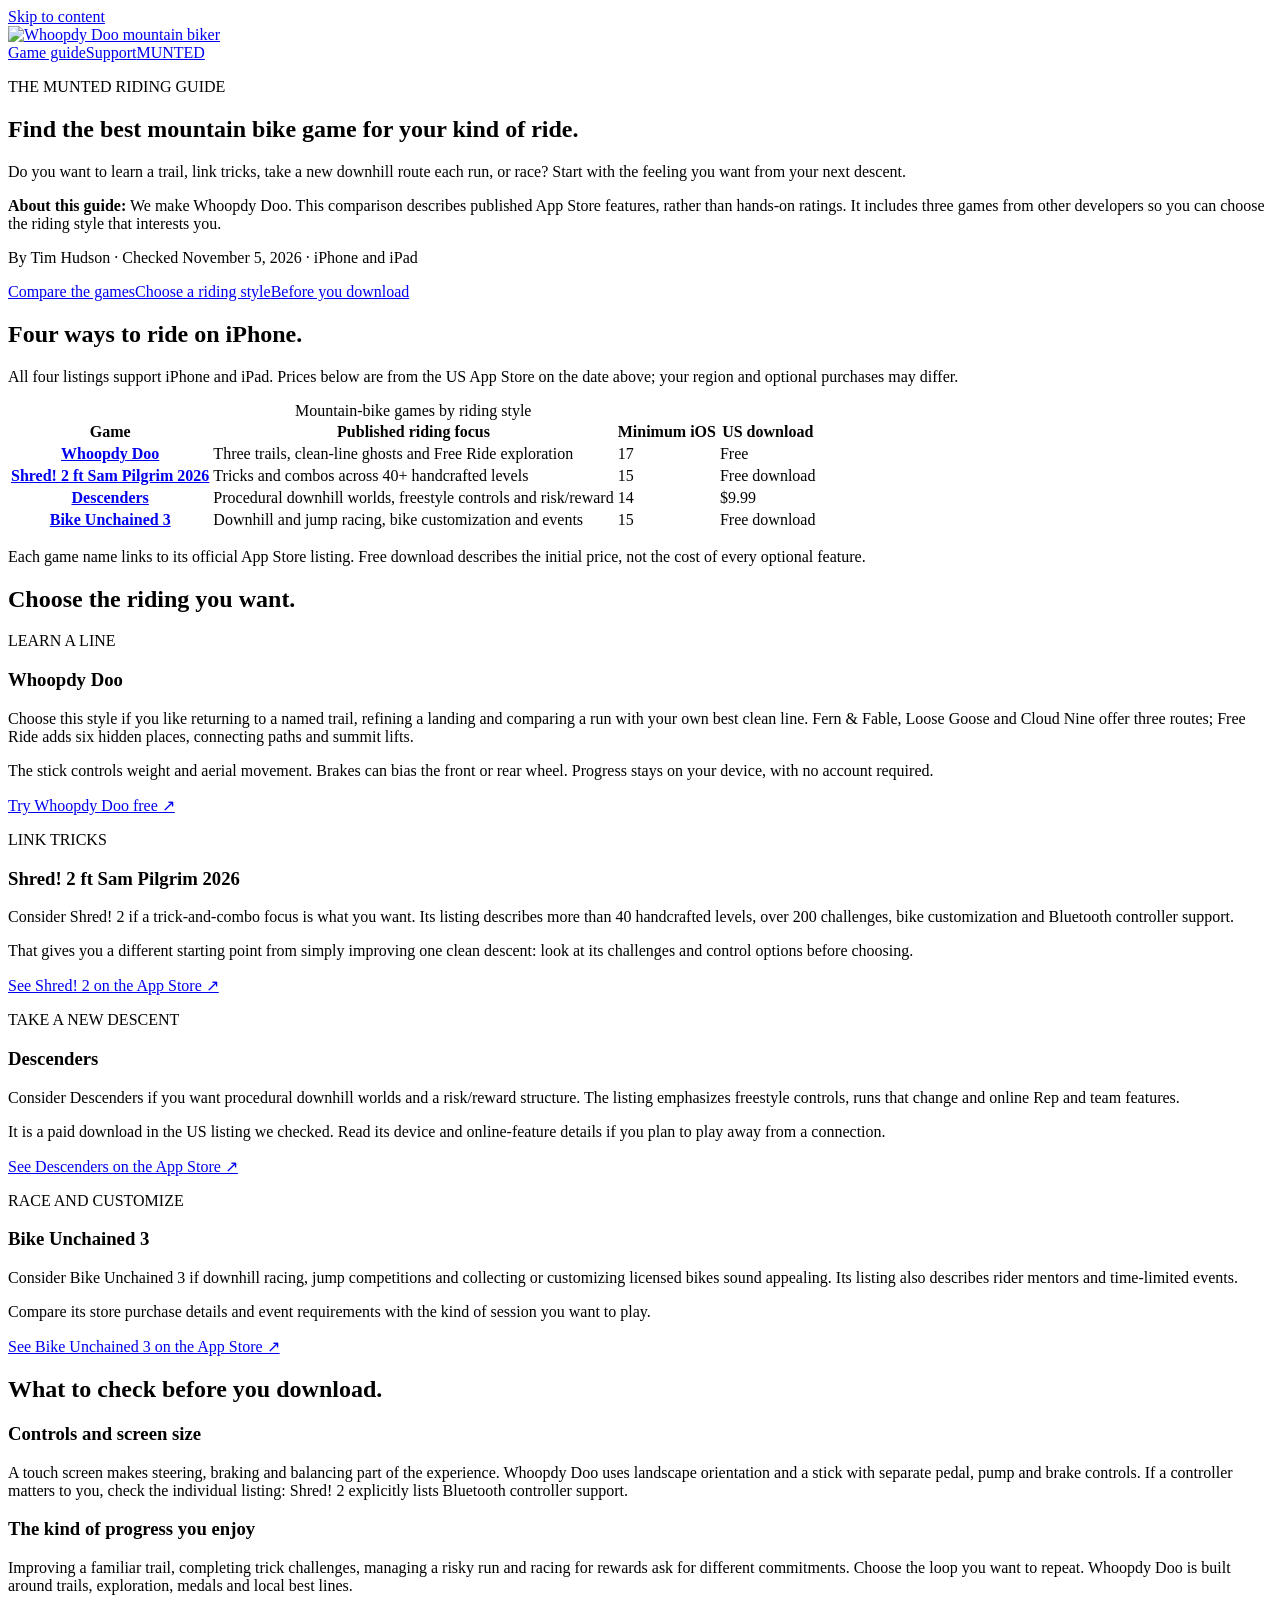
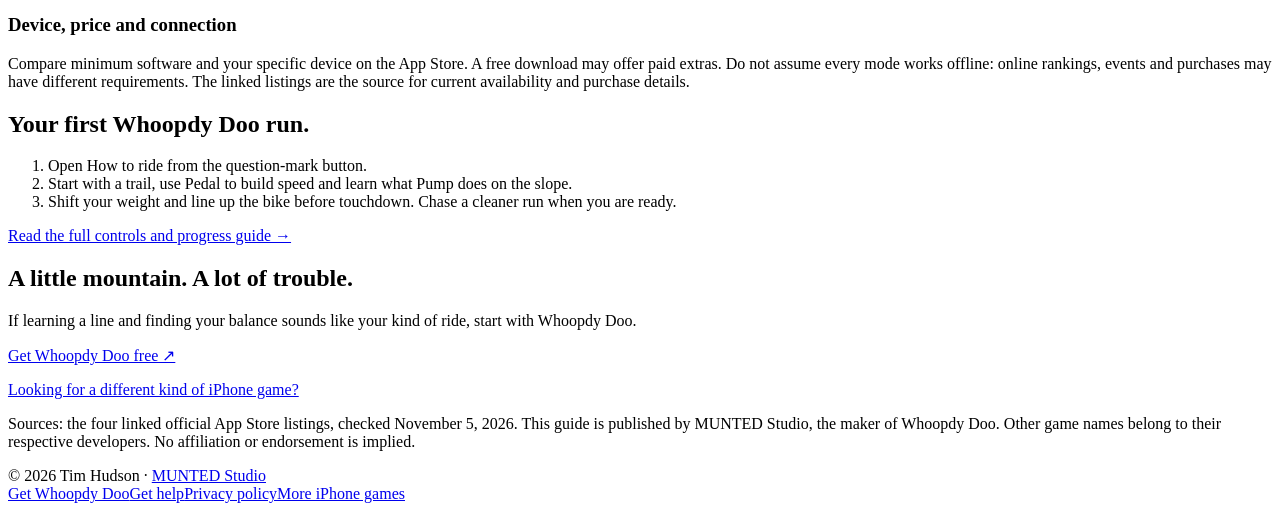
==== best-mountain-bike-game/index.html @ ffbfadd9 "Publish Whoopdy Doo download and mountain bike game comparison" ====
<!doctype html>
<html lang="en"><head><meta charset="utf-8"><meta name="viewport" content="width=device-width,initial-scale=1">
<title>Best Mountain Bike Game for iPhone? Compare Riding Styles | Whoopdy Doo</title><meta name="description" content="Compare Whoopdy Doo, Shred! 2, Descenders and Bike Unchained 3 by riding style, iOS requirements and download price. A guide from MUNTED Studio.">
<link rel="canonical" href="https://timhudsonacs.github.io/whoopdy-doo-site/best-mountain-bike-game/"><meta property="og:type" content="article"><meta property="og:title" content="Best Mountain Bike Game for iPhone? Compare Riding Styles | Whoopdy Doo"><meta property="og:description" content="Compare Whoopdy Doo, Shred! 2, Descenders and Bike Unchained 3 by riding style, iOS requirements and download price. A guide from MUNTED Studio."><meta property="og:url" content="https://timhudsonacs.github.io/whoopdy-doo-site/best-mountain-bike-game/"><meta property="og:image" content="https://timhudsonacs.github.io/whoopdy-doo-site/assets/rider.png"><meta property="og:image:alt" content="Illustrated Whoopdy Doo mountain biker jumping through a forest"><meta name="twitter:card" content="summary_large_image">
<link rel="icon" href="/whoopdy-doo-site/assets/icon.png"><link rel="stylesheet" href="/whoopdy-doo-site/style.css?v=2">
<script type="application/ld+json">{"@context": "https://schema.org", "@graph": [{"@type": "Article", "@id": "https://timhudsonacs.github.io/whoopdy-doo-site/best-mountain-bike-game/#article", "url": "https://timhudsonacs.github.io/whoopdy-doo-site/best-mountain-bike-game/", "headline": "Find the best mountain bike game for your kind of ride", "description": "Compare the published iPhone features of Whoopdy Doo, Shred! 2, Descenders and Bike Unchained 3 by riding style.", "datePublished": "2026-11-05", "dateModified": "2026-11-05", "image": "https://timhudsonacs.github.io/whoopdy-doo-site/assets/rider.png", "author": {"@type": "Person", "name": "Tim Hudson"}, "publisher": {"@type": "Organization", "@id": "https://shutupfly.timhudson.com/studio/#organization", "name": "MUNTED Studio", "url": "https://shutupfly.timhudson.com/studio/"}, "mainEntityOfPage": "https://timhudsonacs.github.io/whoopdy-doo-site/best-mountain-bike-game/"}, {"@type": "BreadcrumbList", "itemListElement": [{"@type": "ListItem", "position": 1, "name": "Whoopdy Doo", "item": "https://timhudsonacs.github.io/whoopdy-doo-site/"}, {"@type": "ListItem", "position": 2, "name": "Mountain bike game guide", "item": "https://timhudsonacs.github.io/whoopdy-doo-site/best-mountain-bike-game/"}]}]}</script></head>
<body><a class="skip" href="#main">Skip to content</a><header><a href="/whoopdy-doo-site/" aria-label="Whoopdy Doo home"><img src="/whoopdy-doo-site/assets/icon.png" width="180" height="180" alt="Whoopdy Doo mountain biker"></a><nav aria-label="Main navigation"><a href="/whoopdy-doo-site/best-mountain-bike-game/">Game guide</a><a href="/whoopdy-doo-site/support/">Support</a><a href="https://shutupfly.timhudson.com/studio/">MUNTED</a></nav></header><main id="main"><article class="riding-guide"><p class="eyebrow">THE MUNTED RIDING GUIDE</p><h1>Find the best mountain bike game for your kind of ride.</h1><p class="intro">Do you want to learn a trail, link tricks, take a new downhill route each run, or race? Start with the feeling you want from your next descent.</p><p class="disclosure"><strong>About this guide:</strong> We make Whoopdy Doo. This comparison describes published App Store features, rather than hands-on ratings. It includes three games from other developers so you can choose the riding style that interests you.</p><p class="note">By Tim Hudson · Checked November 5, 2026 · iPhone and iPad</p><nav class="jump-links" aria-label="Guide contents"><a href="#compare">Compare the games</a><a href="#choose">Choose a riding style</a><a href="#details">Before you download</a></nav>
<section id="compare"><h2>Four ways to ride on iPhone.</h2><p>All four listings support iPhone and iPad. Prices below are from the US App Store on the date above; your region and optional purchases may differ.</p><div class="table-scroll" tabindex="0" role="region" aria-label="Mountain bike game comparison"><table><caption>Mountain-bike games by riding style</caption><thead><tr><th scope="col">Game</th><th scope="col">Published riding focus</th><th scope="col">Minimum iOS</th><th scope="col">US download</th></tr></thead><tbody>
<tr><th scope="row"><a href="https://apps.apple.com/us/app/whoopdy-doo/id6826962497">Whoopdy Doo</a></th><td>Three trails, clean-line ghosts and Free Ride exploration</td><td>17</td><td>Free</td></tr>
<tr><th scope="row"><a href="https://apps.apple.com/us/app/id1671517038">Shred! 2 ft Sam Pilgrim 2026</a></th><td>Tricks and combos across 40+ handcrafted levels</td><td>15</td><td>Free download</td></tr>
<tr><th scope="row"><a href="https://apps.apple.com/us/app/descenders/id1604675493">Descenders</a></th><td>Procedural downhill worlds, freestyle controls and risk/reward</td><td>14</td><td>$9.99</td></tr>
<tr><th scope="row"><a href="https://apps.apple.com/us/app/bike-unchained-3/id6444827073">Bike Unchained 3</a></th><td>Downhill and jump racing, bike customization and events</td><td>15</td><td>Free download</td></tr></tbody></table></div><p class="note">Each game name links to its official App Store listing. Free download describes the initial price, not the cost of every optional feature.</p></section>
<section id="choose"><h2>Choose the riding you want.</h2><div class="feature-grid">
<article><p class="eyebrow">LEARN A LINE</p><h3>Whoopdy Doo</h3><p>Choose this style if you like returning to a named trail, refining a landing and comparing a run with your own best clean line. Fern &amp; Fable, Loose Goose and Cloud Nine offer three routes; Free Ride adds six hidden places, connecting paths and summit lifts.</p><p>The stick controls weight and aerial movement. Brakes can bias the front or rear wheel. Progress stays on your device, with no account required.</p><a href="https://apps.apple.com/us/app/whoopdy-doo/id6826962497">Try Whoopdy Doo free ↗</a></article>
<article><p class="eyebrow">LINK TRICKS</p><h3>Shred! 2 ft Sam Pilgrim 2026</h3><p>Consider Shred! 2 if a trick-and-combo focus is what you want. Its listing describes more than 40 handcrafted levels, over 200 challenges, bike customization and Bluetooth controller support.</p><p>That gives you a different starting point from simply improving one clean descent: look at its challenges and control options before choosing.</p><a href="https://apps.apple.com/us/app/id1671517038">See Shred! 2 on the App Store ↗</a></article>
<article><p class="eyebrow">TAKE A NEW DESCENT</p><h3>Descenders</h3><p>Consider Descenders if you want procedural downhill worlds and a risk/reward structure. The listing emphasizes freestyle controls, runs that change and online Rep and team features.</p><p>It is a paid download in the US listing we checked. Read its device and online-feature details if you plan to play away from a connection.</p><a href="https://apps.apple.com/us/app/descenders/id1604675493">See Descenders on the App Store ↗</a></article>
<article><p class="eyebrow">RACE AND CUSTOMIZE</p><h3>Bike Unchained 3</h3><p>Consider Bike Unchained 3 if downhill racing, jump competitions and collecting or customizing licensed bikes sound appealing. Its listing also describes rider mentors and time-limited events.</p><p>Compare its store purchase details and event requirements with the kind of session you want to play.</p><a href="https://apps.apple.com/us/app/bike-unchained-3/id6444827073">See Bike Unchained 3 on the App Store ↗</a></article></div></section>
<section id="details" class="paper"><h2>What to check before you download.</h2><h3>Controls and screen size</h3><p>A touch screen makes steering, braking and balancing part of the experience. Whoopdy Doo uses landscape orientation and a stick with separate pedal, pump and brake controls. If a controller matters to you, check the individual listing: Shred! 2 explicitly lists Bluetooth controller support.</p><h3>The kind of progress you enjoy</h3><p>Improving a familiar trail, completing trick challenges, managing a risky run and racing for rewards ask for different commitments. Choose the loop you want to repeat. Whoopdy Doo is built around trails, exploration, medals and local best lines.</p><h3>Device, price and connection</h3><p>Compare minimum software and your specific device on the App Store. A free download may offer paid extras. Do not assume every mode works offline: online rankings, events and purchases may have different requirements. The linked listings are the source for current availability and purchase details.</p><h2>Your first Whoopdy Doo run.</h2><ol><li>Open How to ride from the question-mark button.</li><li>Start with a trail, use Pedal to build speed and learn what Pump does on the slope.</li><li>Shift your weight and line up the bike before touchdown. Chase a cleaner run when you are ready.</li></ol><p><a href="../support/">Read the full controls and progress guide →</a></p></section>
<aside class="callout"><h2>A little mountain. A lot of trouble.</h2><p>If learning a line and finding your balance sounds like your kind of ride, start with Whoopdy Doo.</p><a class="button" href="https://apps.apple.com/us/app/whoopdy-doo/id6826962497">Get Whoopdy Doo free ↗</a><p><a href="https://shutupfly.timhudson.com/best-iphone-games/">Looking for a different kind of iPhone game?</a></p></aside>
<p class="note">Sources: the four linked official App Store listings, checked November 5, 2026. This guide is published by MUNTED Studio, the maker of Whoopdy Doo. Other game names belong to their respective developers. No affiliation or endorsement is implied.</p></article></main><footer>© 2026 Tim Hudson · <a href="https://shutupfly.timhudson.com/studio/">MUNTED Studio</a><br><a href="https://apps.apple.com/us/app/whoopdy-doo/id6826962497">Get Whoopdy Doo</a><a href="/whoopdy-doo-site/support/">Get help</a><a href="/whoopdy-doo-site/privacy/">Privacy policy</a><a href="https://shutupfly.timhudson.com/best-iphone-games/">More iPhone games</a></footer></body></html>
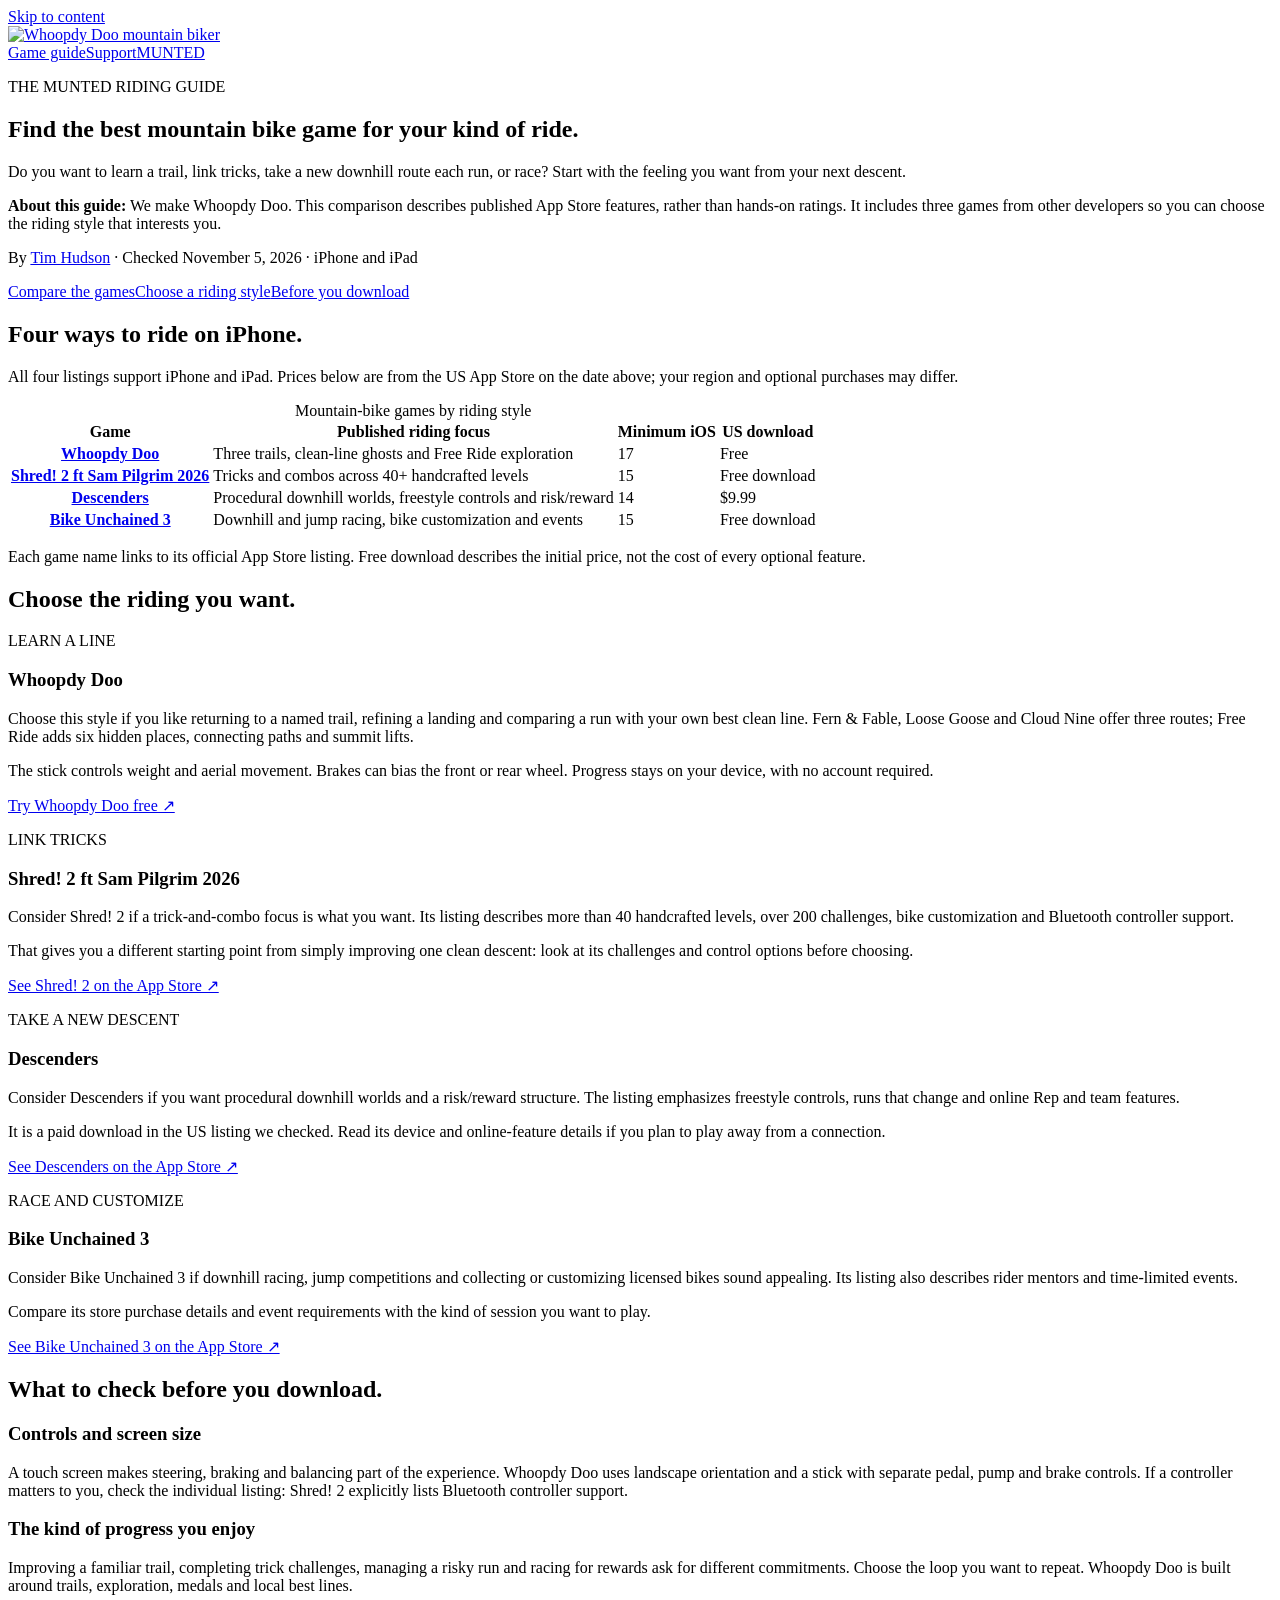
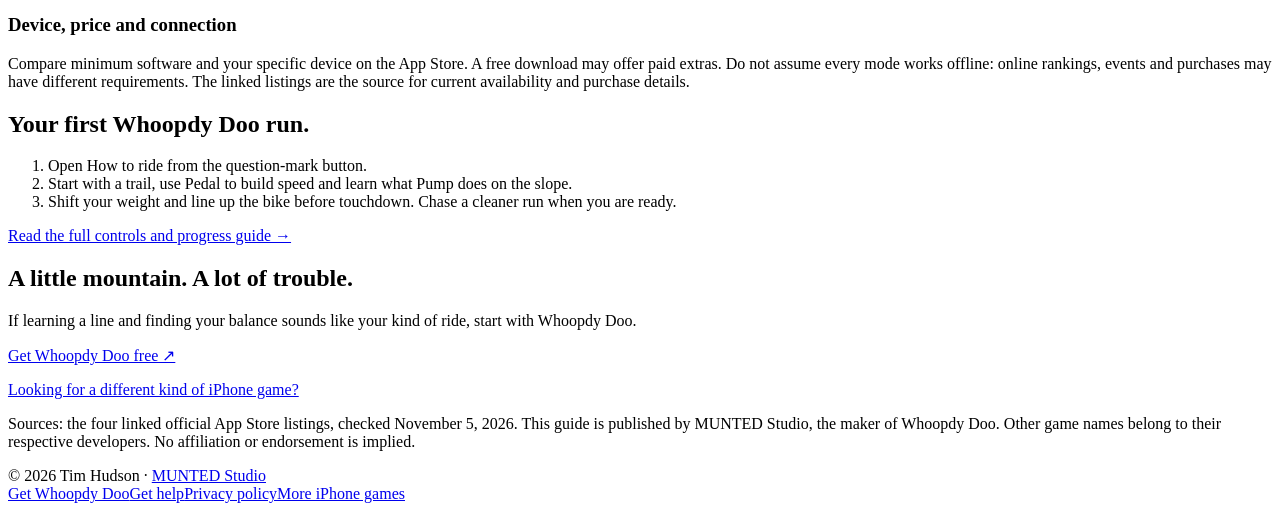
==== commit 1123f147: "Use precise publication dates and author bio in the riding guide" ====
--- a/best-mountain-bike-game/index.html
+++ b/best-mountain-bike-game/index.html
@@ -3,8 +3,8 @@
 <title>Best Mountain Bike Game for iPhone? Compare Riding Styles | Whoopdy Doo</title><meta name="description" content="Compare Whoopdy Doo, Shred! 2, Descenders and Bike Unchained 3 by riding style, iOS requirements and download price. A guide from MUNTED Studio.">
 <link rel="canonical" href="https://timhudsonacs.github.io/whoopdy-doo-site/best-mountain-bike-game/"><meta property="og:type" content="article"><meta property="og:title" content="Best Mountain Bike Game for iPhone? Compare Riding Styles | Whoopdy Doo"><meta property="og:description" content="Compare Whoopdy Doo, Shred! 2, Descenders and Bike Unchained 3 by riding style, iOS requirements and download price. A guide from MUNTED Studio."><meta property="og:url" content="https://timhudsonacs.github.io/whoopdy-doo-site/best-mountain-bike-game/"><meta property="og:image" content="https://timhudsonacs.github.io/whoopdy-doo-site/assets/rider.png"><meta property="og:image:alt" content="Illustrated Whoopdy Doo mountain biker jumping through a forest"><meta name="twitter:card" content="summary_large_image">
 <link rel="icon" href="/whoopdy-doo-site/assets/icon.png"><link rel="stylesheet" href="/whoopdy-doo-site/style.css?v=2">
-<script type="application/ld+json">{"@context": "https://schema.org", "@graph": [{"@type": "Article", "@id": "https://timhudsonacs.github.io/whoopdy-doo-site/best-mountain-bike-game/#article", "url": "https://timhudsonacs.github.io/whoopdy-doo-site/best-mountain-bike-game/", "headline": "Find the best mountain bike game for your kind of ride", "description": "Compare the published iPhone features of Whoopdy Doo, Shred! 2, Descenders and Bike Unchained 3 by riding style.", "datePublished": "2026-11-05", "dateModified": "2026-11-05", "image": "https://timhudsonacs.github.io/whoopdy-doo-site/assets/rider.png", "author": {"@type": "Person", "name": "Tim Hudson"}, "publisher": {"@type": "Organization", "@id": "https://shutupfly.timhudson.com/studio/#organization", "name": "MUNTED Studio", "url": "https://shutupfly.timhudson.com/studio/"}, "mainEntityOfPage": "https://timhudsonacs.github.io/whoopdy-doo-site/best-mountain-bike-game/"}, {"@type": "BreadcrumbList", "itemListElement": [{"@type": "ListItem", "position": 1, "name": "Whoopdy Doo", "item": "https://timhudsonacs.github.io/whoopdy-doo-site/"}, {"@type": "ListItem", "position": 2, "name": "Mountain bike game guide", "item": "https://timhudsonacs.github.io/whoopdy-doo-site/best-mountain-bike-game/"}]}]}</script></head>
-<body><a class="skip" href="#main">Skip to content</a><header><a href="/whoopdy-doo-site/" aria-label="Whoopdy Doo home"><img src="/whoopdy-doo-site/assets/icon.png" width="180" height="180" alt="Whoopdy Doo mountain biker"></a><nav aria-label="Main navigation"><a href="/whoopdy-doo-site/best-mountain-bike-game/">Game guide</a><a href="/whoopdy-doo-site/support/">Support</a><a href="https://shutupfly.timhudson.com/studio/">MUNTED</a></nav></header><main id="main"><article class="riding-guide"><p class="eyebrow">THE MUNTED RIDING GUIDE</p><h1>Find the best mountain bike game for your kind of ride.</h1><p class="intro">Do you want to learn a trail, link tricks, take a new downhill route each run, or race? Start with the feeling you want from your next descent.</p><p class="disclosure"><strong>About this guide:</strong> We make Whoopdy Doo. This comparison describes published App Store features, rather than hands-on ratings. It includes three games from other developers so you can choose the riding style that interests you.</p><p class="note">By Tim Hudson · Checked November 5, 2026 · iPhone and iPad</p><nav class="jump-links" aria-label="Guide contents"><a href="#compare">Compare the games</a><a href="#choose">Choose a riding style</a><a href="#details">Before you download</a></nav>
+<script type="application/ld+json">{"@context":"https://schema.org","@graph":[{"@type":"Article","@id":"https://timhudsonacs.github.io/whoopdy-doo-site/best-mountain-bike-game/#article","url":"https://timhudsonacs.github.io/whoopdy-doo-site/best-mountain-bike-game/","headline":"Find the best mountain bike game for your kind of ride","description":"Compare the published iPhone features of Whoopdy Doo, Shred! 2, Descenders and Bike Unchained 3 by riding style.","datePublished":"2026-11-05T19:35:32Z","dateModified":"2026-11-05T20:18:16+00:00","image":"https://timhudsonacs.github.io/whoopdy-doo-site/assets/rider.png","author":{"@type":"Person","name":"Tim Hudson","url":"https://shutupfly.timhudson.com/studio/#about"},"publisher":{"@type":"Organization","@id":"https://shutupfly.timhudson.com/studio/#organization","name":"MUNTED Studio","url":"https://shutupfly.timhudson.com/studio/"},"mainEntityOfPage":"https://timhudsonacs.github.io/whoopdy-doo-site/best-mountain-bike-game/"},{"@type":"BreadcrumbList","itemListElement":[{"@type":"ListItem","position":1,"name":"Whoopdy Doo","item":"https://timhudsonacs.github.io/whoopdy-doo-site/"},{"@type":"ListItem","position":2,"name":"Mountain bike game guide","item":"https://timhudsonacs.github.io/whoopdy-doo-site/best-mountain-bike-game/"}]}]}</script></head>
+<body><a class="skip" href="#main">Skip to content</a><header><a href="/whoopdy-doo-site/" aria-label="Whoopdy Doo home"><img src="/whoopdy-doo-site/assets/icon.png" width="180" height="180" alt="Whoopdy Doo mountain biker"></a><nav aria-label="Main navigation"><a href="/whoopdy-doo-site/best-mountain-bike-game/">Game guide</a><a href="/whoopdy-doo-site/support/">Support</a><a href="https://shutupfly.timhudson.com/studio/">MUNTED</a></nav></header><main id="main"><article class="riding-guide"><p class="eyebrow">THE MUNTED RIDING GUIDE</p><h1>Find the best mountain bike game for your kind of ride.</h1><p class="intro">Do you want to learn a trail, link tricks, take a new downhill route each run, or race? Start with the feeling you want from your next descent.</p><p class="disclosure"><strong>About this guide:</strong> We make Whoopdy Doo. This comparison describes published App Store features, rather than hands-on ratings. It includes three games from other developers so you can choose the riding style that interests you.</p><p class="note">By <a href="https://shutupfly.timhudson.com/studio/#about">Tim Hudson</a> · Checked November 5, 2026 · iPhone and iPad</p><nav class="jump-links" aria-label="Guide contents"><a href="#compare">Compare the games</a><a href="#choose">Choose a riding style</a><a href="#details">Before you download</a></nav>
 <section id="compare"><h2>Four ways to ride on iPhone.</h2><p>All four listings support iPhone and iPad. Prices below are from the US App Store on the date above; your region and optional purchases may differ.</p><div class="table-scroll" tabindex="0" role="region" aria-label="Mountain bike game comparison"><table><caption>Mountain-bike games by riding style</caption><thead><tr><th scope="col">Game</th><th scope="col">Published riding focus</th><th scope="col">Minimum iOS</th><th scope="col">US download</th></tr></thead><tbody>
 <tr><th scope="row"><a href="https://apps.apple.com/us/app/whoopdy-doo/id6826962497">Whoopdy Doo</a></th><td>Three trails, clean-line ghosts and Free Ride exploration</td><td>17</td><td>Free</td></tr>
 <tr><th scope="row"><a href="https://apps.apple.com/us/app/id1671517038">Shred! 2 ft Sam Pilgrim 2026</a></th><td>Tricks and combos across 40+ handcrafted levels</td><td>15</td><td>Free download</td></tr>
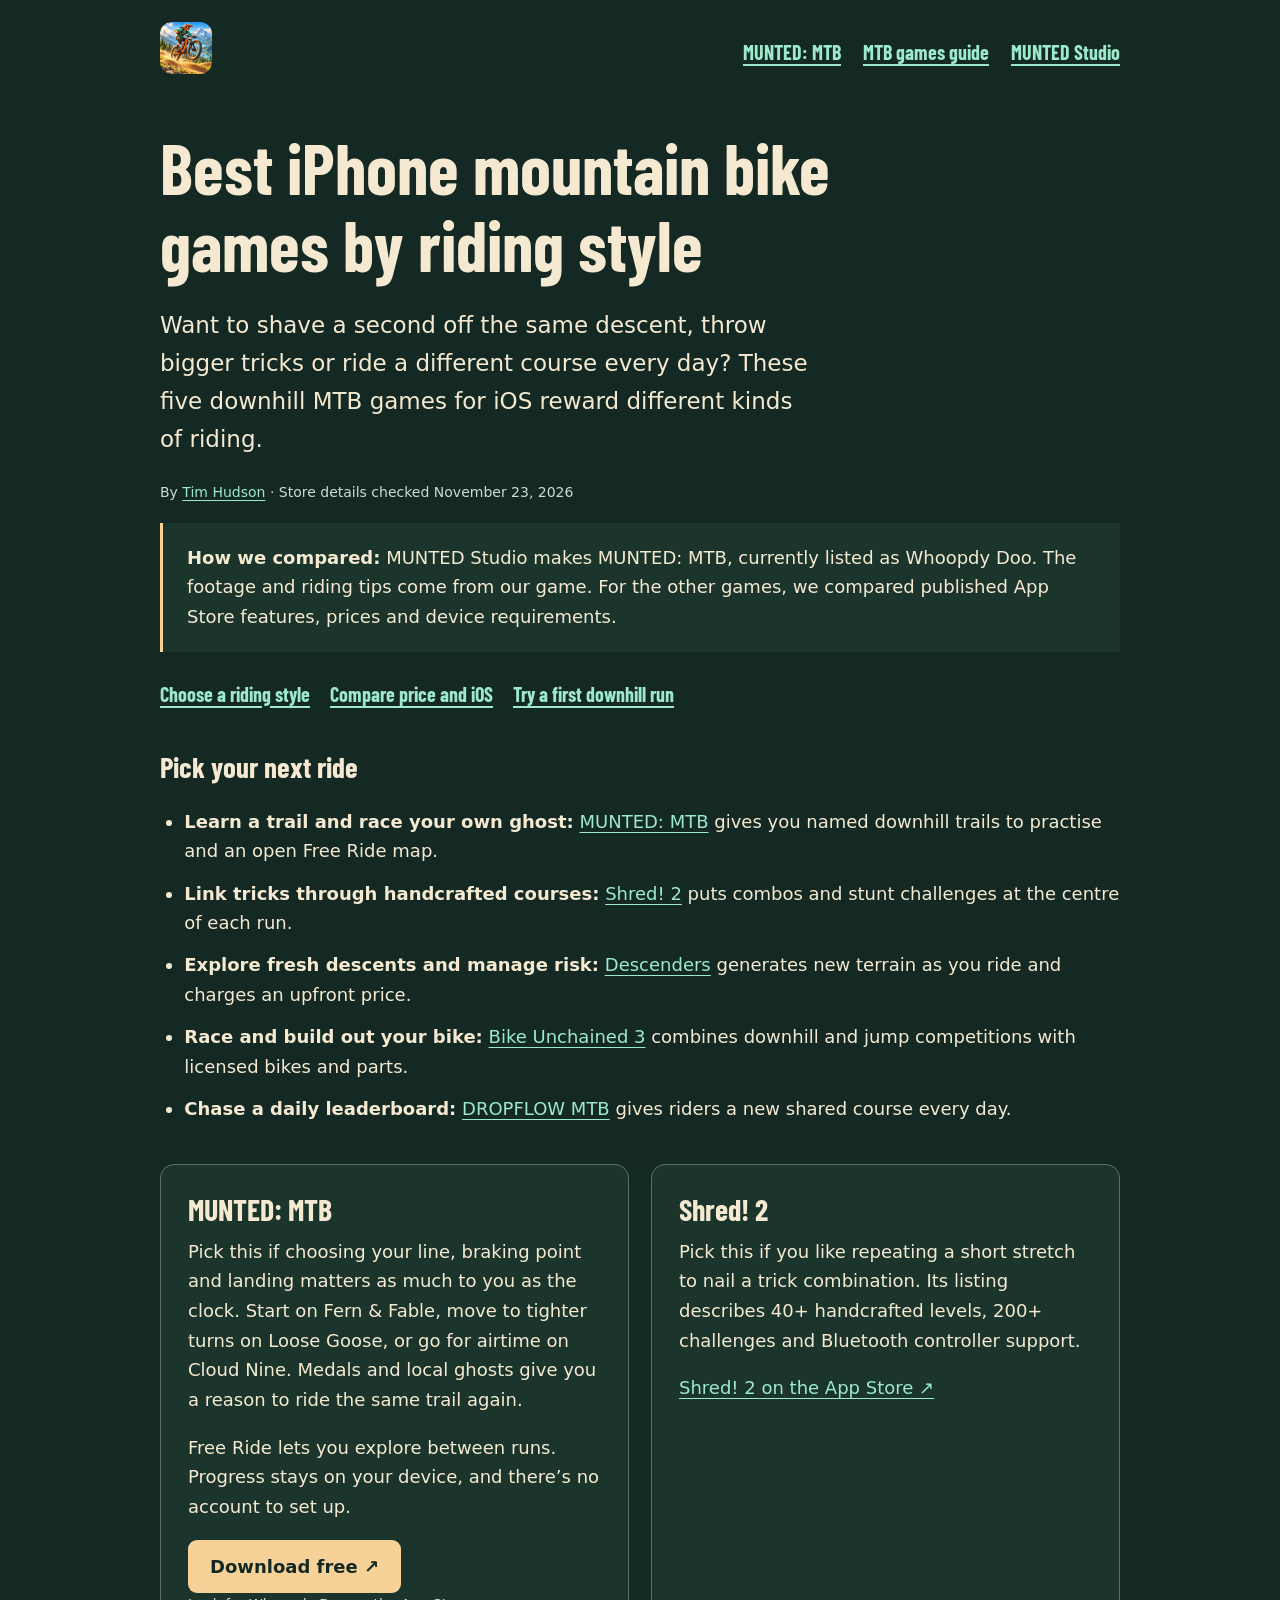
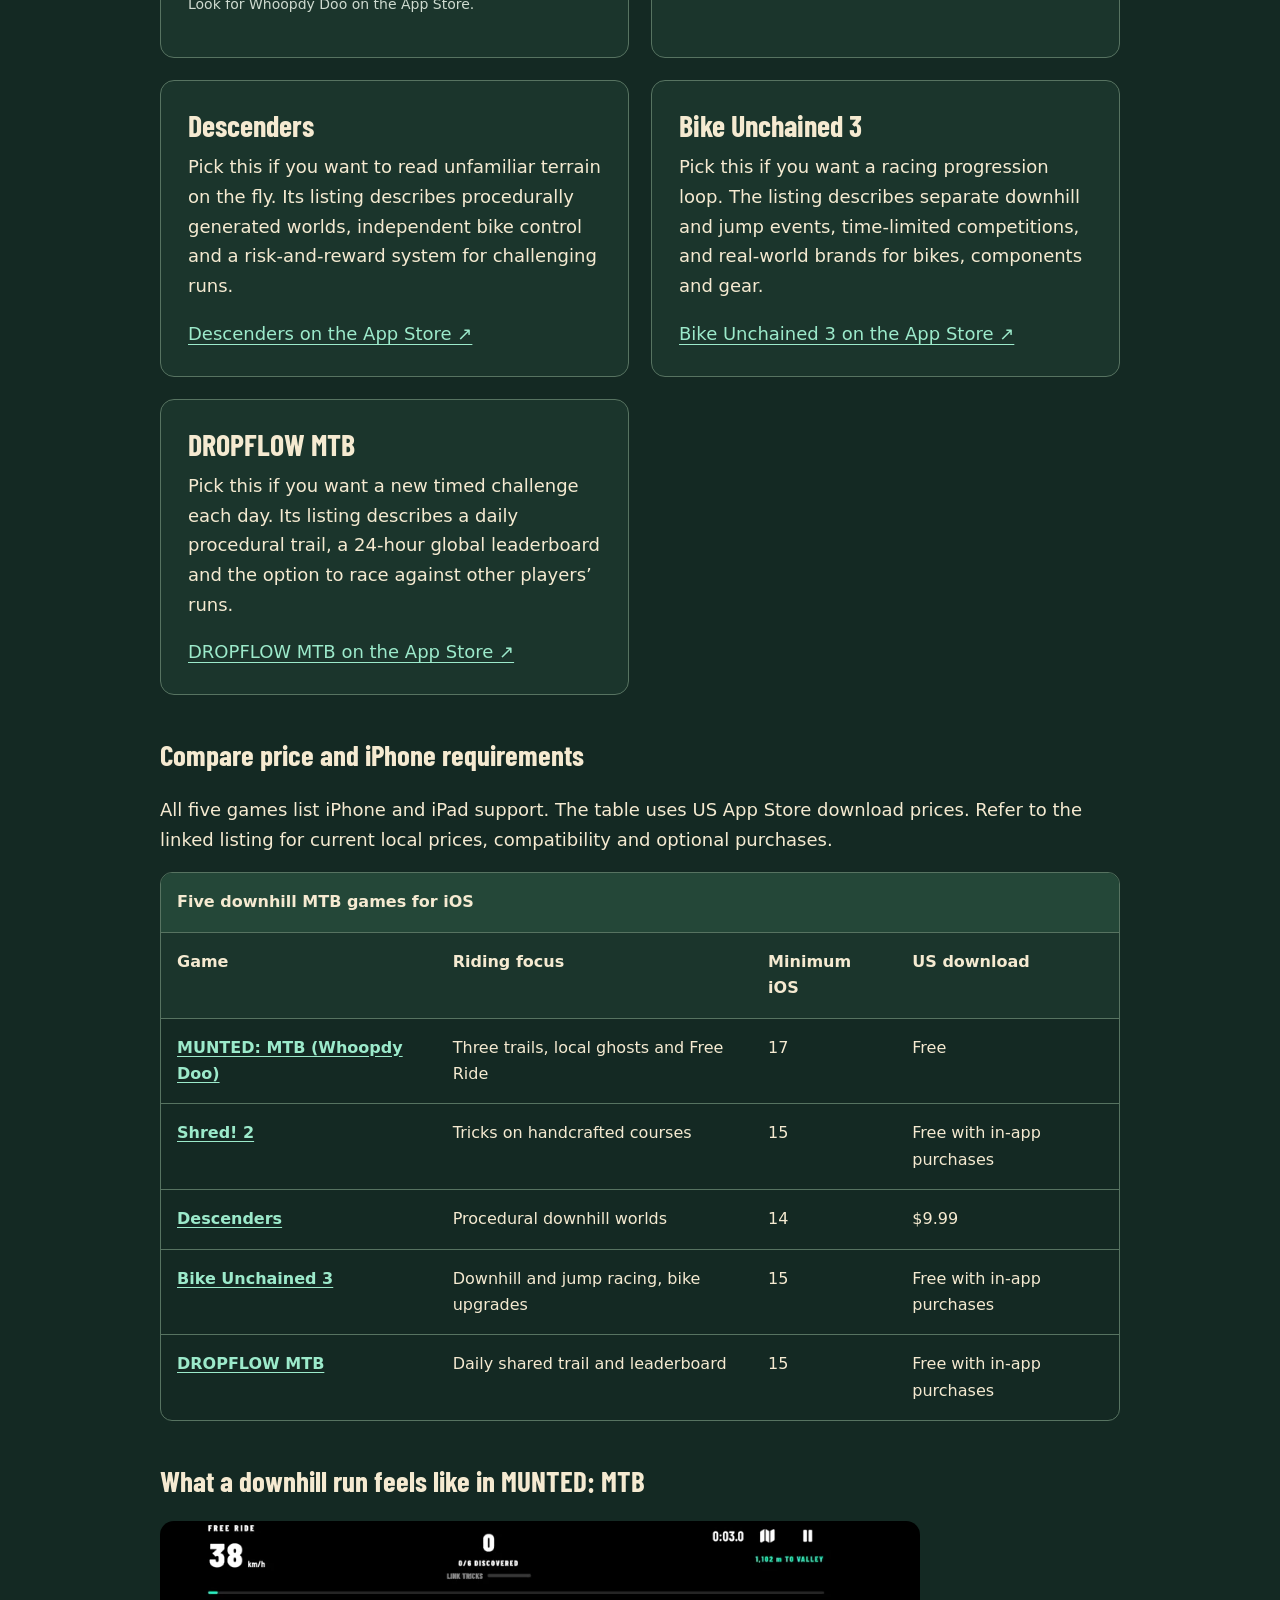
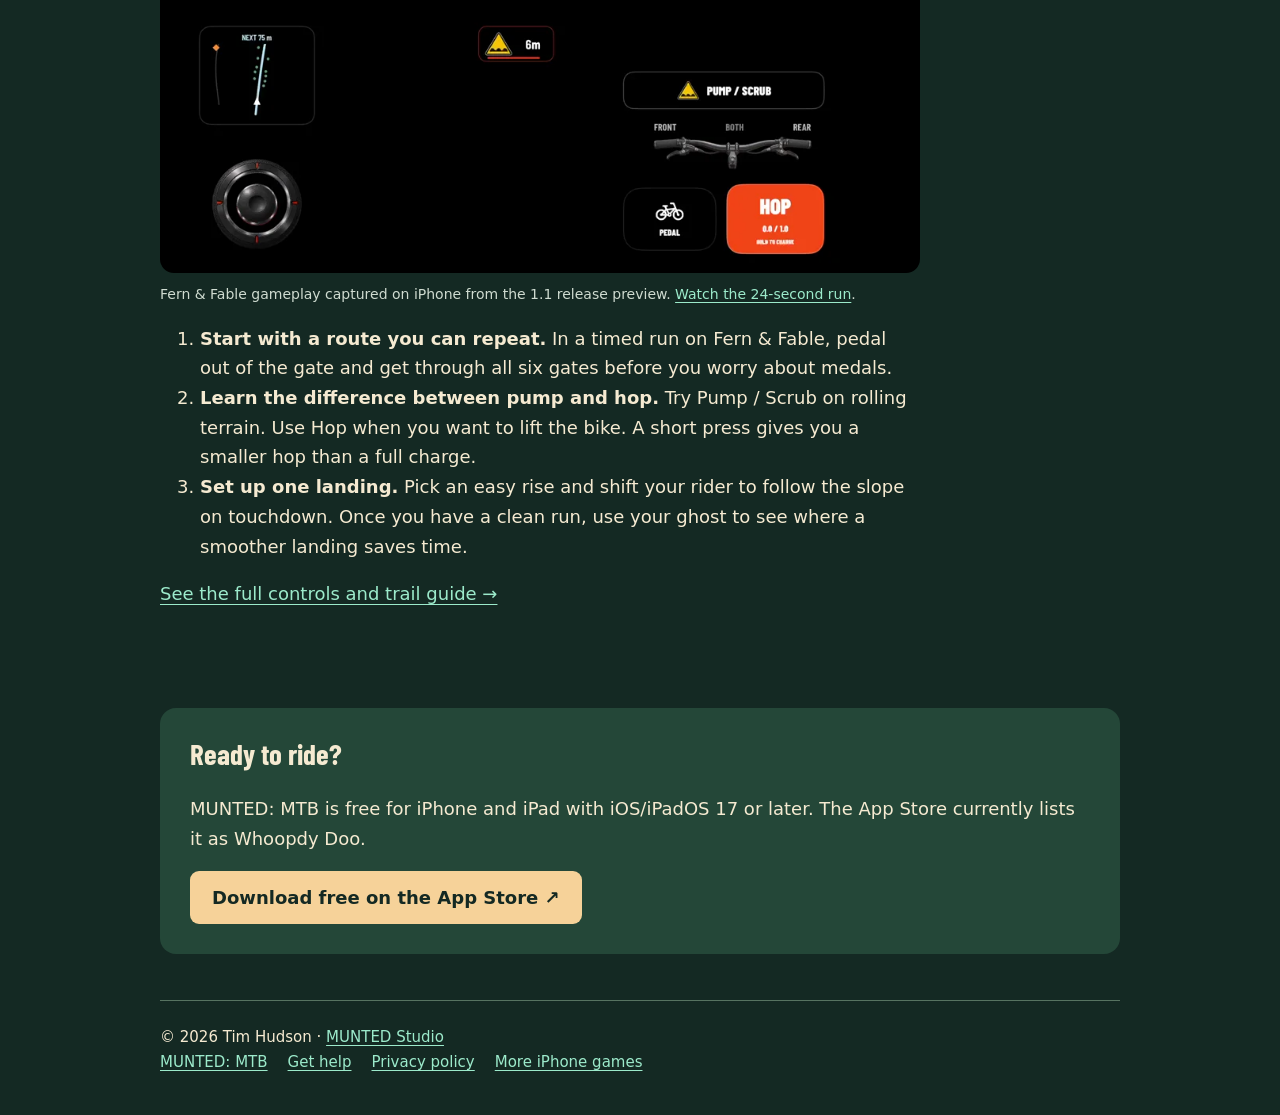
==== commit c779ce92: "Show real downhill gameplay and improve the iPhone MTB guide" ====
--- a/best-mountain-bike-game/index.html
+++ b/best-mountain-bike-game/index.html
@@ -1,20 +1,118 @@
 <!doctype html>
-<html lang="en"><head><meta charset="utf-8"><meta name="viewport" content="width=device-width,initial-scale=1">
-<title>Best Mountain Bike Game for iPhone? Compare Riding Styles | Whoopdy Doo</title><meta name="description" content="Compare Whoopdy Doo, Shred! 2, Descenders and Bike Unchained 3 by riding style, iOS requirements and download price. A guide from MUNTED Studio.">
-<link rel="canonical" href="https://timhudsonacs.github.io/whoopdy-doo-site/best-mountain-bike-game/"><meta property="og:type" content="article"><meta property="og:title" content="Best Mountain Bike Game for iPhone? Compare Riding Styles | Whoopdy Doo"><meta property="og:description" content="Compare Whoopdy Doo, Shred! 2, Descenders and Bike Unchained 3 by riding style, iOS requirements and download price. A guide from MUNTED Studio."><meta property="og:url" content="https://timhudsonacs.github.io/whoopdy-doo-site/best-mountain-bike-game/"><meta property="og:image" content="https://timhudsonacs.github.io/whoopdy-doo-site/assets/rider.png"><meta property="og:image:alt" content="Illustrated Whoopdy Doo mountain biker jumping through a forest"><meta name="twitter:card" content="summary_large_image">
-<link rel="icon" href="/whoopdy-doo-site/assets/icon.png"><link rel="stylesheet" href="/whoopdy-doo-site/style.css?v=2">
-<script type="application/ld+json">{"@context":"https://schema.org","@graph":[{"@type":"Article","@id":"https://timhudsonacs.github.io/whoopdy-doo-site/best-mountain-bike-game/#article","url":"https://timhudsonacs.github.io/whoopdy-doo-site/best-mountain-bike-game/","headline":"Find the best mountain bike game for your kind of ride","description":"Compare the published iPhone features of Whoopdy Doo, Shred! 2, Descenders and Bike Unchained 3 by riding style.","datePublished":"2026-11-05T19:35:32Z","dateModified":"2026-11-05T20:18:16+00:00","image":"https://timhudsonacs.github.io/whoopdy-doo-site/assets/rider.png","author":{"@type":"Person","name":"Tim Hudson","url":"https://shutupfly.timhudson.com/studio/#about"},"publisher":{"@type":"Organization","@id":"https://shutupfly.timhudson.com/studio/#organization","name":"MUNTED Studio","url":"https://shutupfly.timhudson.com/studio/"},"mainEntityOfPage":"https://timhudsonacs.github.io/whoopdy-doo-site/best-mountain-bike-game/"},{"@type":"BreadcrumbList","itemListElement":[{"@type":"ListItem","position":1,"name":"Whoopdy Doo","item":"https://timhudsonacs.github.io/whoopdy-doo-site/"},{"@type":"ListItem","position":2,"name":"Mountain bike game guide","item":"https://timhudsonacs.github.io/whoopdy-doo-site/best-mountain-bike-game/"}]}]}</script></head>
-<body><a class="skip" href="#main">Skip to content</a><header><a href="/whoopdy-doo-site/" aria-label="Whoopdy Doo home"><img src="/whoopdy-doo-site/assets/icon.png" width="180" height="180" alt="Whoopdy Doo mountain biker"></a><nav aria-label="Main navigation"><a href="/whoopdy-doo-site/best-mountain-bike-game/">Game guide</a><a href="/whoopdy-doo-site/support/">Support</a><a href="https://shutupfly.timhudson.com/studio/">MUNTED</a></nav></header><main id="main"><article class="riding-guide"><p class="eyebrow">THE MUNTED RIDING GUIDE</p><h1>Find the best mountain bike game for your kind of ride.</h1><p class="intro">Do you want to learn a trail, link tricks, take a new downhill route each run, or race? Start with the feeling you want from your next descent.</p><p class="disclosure"><strong>About this guide:</strong> We make Whoopdy Doo. This comparison describes published App Store features, rather than hands-on ratings. It includes three games from other developers so you can choose the riding style that interests you.</p><p class="note">By <a href="https://shutupfly.timhudson.com/studio/#about">Tim Hudson</a> · Checked November 5, 2026 · iPhone and iPad</p><nav class="jump-links" aria-label="Guide contents"><a href="#compare">Compare the games</a><a href="#choose">Choose a riding style</a><a href="#details">Before you download</a></nav>
-<section id="compare"><h2>Four ways to ride on iPhone.</h2><p>All four listings support iPhone and iPad. Prices below are from the US App Store on the date above; your region and optional purchases may differ.</p><div class="table-scroll" tabindex="0" role="region" aria-label="Mountain bike game comparison"><table><caption>Mountain-bike games by riding style</caption><thead><tr><th scope="col">Game</th><th scope="col">Published riding focus</th><th scope="col">Minimum iOS</th><th scope="col">US download</th></tr></thead><tbody>
-<tr><th scope="row"><a href="https://apps.apple.com/us/app/whoopdy-doo/id6826962497">Whoopdy Doo</a></th><td>Three trails, clean-line ghosts and Free Ride exploration</td><td>17</td><td>Free</td></tr>
-<tr><th scope="row"><a href="https://apps.apple.com/us/app/id1671517038">Shred! 2 ft Sam Pilgrim 2026</a></th><td>Tricks and combos across 40+ handcrafted levels</td><td>15</td><td>Free download</td></tr>
-<tr><th scope="row"><a href="https://apps.apple.com/us/app/descenders/id1604675493">Descenders</a></th><td>Procedural downhill worlds, freestyle controls and risk/reward</td><td>14</td><td>$9.99</td></tr>
-<tr><th scope="row"><a href="https://apps.apple.com/us/app/bike-unchained-3/id6444827073">Bike Unchained 3</a></th><td>Downhill and jump racing, bike customization and events</td><td>15</td><td>Free download</td></tr></tbody></table></div><p class="note">Each game name links to its official App Store listing. Free download describes the initial price, not the cost of every optional feature.</p></section>
-<section id="choose"><h2>Choose the riding you want.</h2><div class="feature-grid">
-<article><p class="eyebrow">LEARN A LINE</p><h3>Whoopdy Doo</h3><p>Choose this style if you like returning to a named trail, refining a landing and comparing a run with your own best clean line. Fern &amp; Fable, Loose Goose and Cloud Nine offer three routes; Free Ride adds six hidden places, connecting paths and summit lifts.</p><p>The stick controls weight and aerial movement. Brakes can bias the front or rear wheel. Progress stays on your device, with no account required.</p><a href="https://apps.apple.com/us/app/whoopdy-doo/id6826962497">Try Whoopdy Doo free ↗</a></article>
-<article><p class="eyebrow">LINK TRICKS</p><h3>Shred! 2 ft Sam Pilgrim 2026</h3><p>Consider Shred! 2 if a trick-and-combo focus is what you want. Its listing describes more than 40 handcrafted levels, over 200 challenges, bike customization and Bluetooth controller support.</p><p>That gives you a different starting point from simply improving one clean descent: look at its challenges and control options before choosing.</p><a href="https://apps.apple.com/us/app/id1671517038">See Shred! 2 on the App Store ↗</a></article>
-<article><p class="eyebrow">TAKE A NEW DESCENT</p><h3>Descenders</h3><p>Consider Descenders if you want procedural downhill worlds and a risk/reward structure. The listing emphasizes freestyle controls, runs that change and online Rep and team features.</p><p>It is a paid download in the US listing we checked. Read its device and online-feature details if you plan to play away from a connection.</p><a href="https://apps.apple.com/us/app/descenders/id1604675493">See Descenders on the App Store ↗</a></article>
-<article><p class="eyebrow">RACE AND CUSTOMIZE</p><h3>Bike Unchained 3</h3><p>Consider Bike Unchained 3 if downhill racing, jump competitions and collecting or customizing licensed bikes sound appealing. Its listing also describes rider mentors and time-limited events.</p><p>Compare its store purchase details and event requirements with the kind of session you want to play.</p><a href="https://apps.apple.com/us/app/bike-unchained-3/id6444827073">See Bike Unchained 3 on the App Store ↗</a></article></div></section>
-<section id="details" class="paper"><h2>What to check before you download.</h2><h3>Controls and screen size</h3><p>A touch screen makes steering, braking and balancing part of the experience. Whoopdy Doo uses landscape orientation and a stick with separate pedal, pump and brake controls. If a controller matters to you, check the individual listing: Shred! 2 explicitly lists Bluetooth controller support.</p><h3>The kind of progress you enjoy</h3><p>Improving a familiar trail, completing trick challenges, managing a risky run and racing for rewards ask for different commitments. Choose the loop you want to repeat. Whoopdy Doo is built around trails, exploration, medals and local best lines.</p><h3>Device, price and connection</h3><p>Compare minimum software and your specific device on the App Store. A free download may offer paid extras. Do not assume every mode works offline: online rankings, events and purchases may have different requirements. The linked listings are the source for current availability and purchase details.</p><h2>Your first Whoopdy Doo run.</h2><ol><li>Open How to ride from the question-mark button.</li><li>Start with a trail, use Pedal to build speed and learn what Pump does on the slope.</li><li>Shift your weight and line up the bike before touchdown. Chase a cleaner run when you are ready.</li></ol><p><a href="../support/">Read the full controls and progress guide →</a></p></section>
-<aside class="callout"><h2>A little mountain. A lot of trouble.</h2><p>If learning a line and finding your balance sounds like your kind of ride, start with Whoopdy Doo.</p><a class="button" href="https://apps.apple.com/us/app/whoopdy-doo/id6826962497">Get Whoopdy Doo free ↗</a><p><a href="https://shutupfly.timhudson.com/best-iphone-games/">Looking for a different kind of iPhone game?</a></p></aside>
-<p class="note">Sources: the four linked official App Store listings, checked November 5, 2026. This guide is published by MUNTED Studio, the maker of Whoopdy Doo. Other game names belong to their respective developers. No affiliation or endorsement is implied.</p></article></main><footer>© 2026 Tim Hudson · <a href="https://shutupfly.timhudson.com/studio/">MUNTED Studio</a><br><a href="https://apps.apple.com/us/app/whoopdy-doo/id6826962497">Get Whoopdy Doo</a><a href="/whoopdy-doo-site/support/">Get help</a><a href="/whoopdy-doo-site/privacy/">Privacy policy</a><a href="https://shutupfly.timhudson.com/best-iphone-games/">More iPhone games</a></footer></body></html>+<html lang="en">
+<head>
+  <meta charset="utf-8">
+  <meta name="viewport" content="width=device-width,initial-scale=1">
+  <title>Best Mountain Bike Games for iPhone | 5 Downhill MTB Picks</title>
+  <meta name="description" content="Find the best iPhone mountain bike game for your riding style. Compare five downhill MTB games for iOS by trails, stunts, racing, price and compatibility.">
+  <link rel="canonical" href="https://timhudsonacs.github.io/whoopdy-doo-site/best-mountain-bike-game/">
+  <meta property="og:type" content="article">
+  <meta property="og:title" content="Best Mountain Bike Games for iPhone | 5 Downhill MTB Picks">
+  <meta property="og:description" content="Compare five downhill MTB games for iOS, from time trials on familiar trails to daily racing and big trick combos.">
+  <meta property="og:url" content="https://timhudsonacs.github.io/whoopdy-doo-site/best-mountain-bike-game/">
+  <meta property="og:image" content="https://timhudsonacs.github.io/whoopdy-doo-site/assets/fern-and-fable-preview.webp">
+  <meta property="og:image:alt" content="A mountain biker in midair on the Fern &amp; Fable trail in MUNTED: MTB">
+  <meta name="twitter:card" content="summary_large_image">
+  <link rel="icon" href="../assets/icon.png">
+  <link rel="stylesheet" href="../style.css?v=3">
+  <script type="application/ld+json">
+  {
+    "@context": "https://schema.org",
+    "@graph": [
+      {
+        "@type": "Article",
+        "@id": "https://timhudsonacs.github.io/whoopdy-doo-site/best-mountain-bike-game/#article",
+        "url": "https://timhudsonacs.github.io/whoopdy-doo-site/best-mountain-bike-game/",
+        "headline": "Best iPhone mountain bike games by riding style",
+        "description": "Compare five downhill MTB games for iPhone and iPad by riding style, iOS requirements and US App Store price.",
+        "datePublished": "2026-11-05T19:35:32Z",
+        "dateModified": "2026-11-23T17:50:31+00:00",
+        "image": "https://timhudsonacs.github.io/whoopdy-doo-site/assets/fern-and-fable-preview.webp",
+        "author": {"@type": "Person", "name": "Tim Hudson", "url": "https://shutupfly.timhudson.com/studio/#about"},
+        "publisher": {"@type": "Organization", "@id": "https://shutupfly.timhudson.com/studio/#organization", "name": "MUNTED Studio", "url": "https://shutupfly.timhudson.com/studio/"},
+        "mainEntityOfPage": "https://timhudsonacs.github.io/whoopdy-doo-site/best-mountain-bike-game/"
+      },
+      {
+        "@type": "BreadcrumbList",
+        "itemListElement": [
+          {"@type": "ListItem", "position": 1, "name": "MUNTED: MTB", "item": "https://timhudsonacs.github.io/whoopdy-doo-site/"},
+          {"@type": "ListItem", "position": 2, "name": "Mountain bike game guide", "item": "https://timhudsonacs.github.io/whoopdy-doo-site/best-mountain-bike-game/"}
+        ]
+      }
+    ]
+  }
+  </script>
+</head>
+<body>
+<a class="skip" href="#main">Skip to content</a>
+<header>
+  <a href="../" aria-label="MUNTED MTB home"><img src="../assets/icon.png" width="180" height="180" alt=""></a>
+  <nav aria-label="Main navigation"><a href="../">MUNTED: MTB</a><a href="./" aria-current="page">MTB games guide</a><a href="https://shutupfly.timhudson.com/studio/">MUNTED Studio</a></nav>
+</header>
+<main id="main">
+<article class="riding-guide">
+  <h1>Best iPhone mountain bike games by riding style</h1>
+  <p class="intro">Want to shave a second off the same descent, throw bigger tricks or ride a different course every day? These five downhill MTB games for iOS reward different kinds of riding.</p>
+  <p class="note">By <a href="https://shutupfly.timhudson.com/studio/#about">Tim Hudson</a> · Store details checked <time datetime="2026-11-23">November 23, 2026</time></p>
+  <p class="disclosure"><strong>How we compared:</strong> MUNTED Studio makes MUNTED: MTB, currently listed as Whoopdy Doo. The footage and riding tips come from our game. For the other games, we compared published App Store features, prices and device requirements.</p>
+  <nav class="jump-links" aria-label="Guide contents"><a href="#choose">Choose a riding style</a><a href="#compare">Compare price and iOS</a><a href="#details">Try a first downhill run</a></nav>
+
+  <section id="choose">
+    <h2>Pick your next ride</h2>
+    <ul class="guide-picks">
+      <li><strong>Learn a trail and race your own ghost:</strong> <a href="#munted-mtb">MUNTED: MTB</a> gives you named downhill trails to practise and an open Free Ride map.</li>
+      <li><strong>Link tricks through handcrafted courses:</strong> <a href="#shred-2">Shred! 2</a> puts combos and stunt challenges at the centre of each run.</li>
+      <li><strong>Explore fresh descents and manage risk:</strong> <a href="#descenders">Descenders</a> generates new terrain as you ride and charges an upfront price.</li>
+      <li><strong>Race and build out your bike:</strong> <a href="#bike-unchained">Bike Unchained 3</a> combines downhill and jump competitions with licensed bikes and parts.</li>
+      <li><strong>Chase a daily leaderboard:</strong> <a href="#dropflow">DROPFLOW MTB</a> gives riders a new shared course every day.</li>
+    </ul>
+    <div class="feature-grid">
+      <article id="munted-mtb"><h3>MUNTED: MTB</h3><p>Pick this if choosing your line, braking point and landing matters as much to you as the clock. Start on Fern &amp; Fable, move to tighter turns on Loose Goose, or go for airtime on Cloud Nine. Medals and local ghosts give you a reason to ride the same trail again.</p><p>Free Ride lets you explore between runs. Progress stays on your device, and there’s no account to set up.</p><a class="button" href="https://apps.apple.com/app/apple-store/id6826962497?pt=127545438&amp;ct=mtb_guide&amp;mt=8" aria-describedby="guide-store-name">Download free ↗</a><p class="note" id="guide-store-name">Look for Whoopdy Doo on the App Store.</p></article>
+      <article id="shred-2"><h3>Shred! 2</h3><p>Pick this if you like repeating a short stretch to nail a trick combination. Its listing describes 40+ handcrafted levels, 200+ challenges and Bluetooth controller support.</p><a href="https://apps.apple.com/us/app/shred-2-ft-sam-pilgrim-2026/id1671517038">Shred! 2 on the App Store ↗</a></article>
+      <article id="descenders"><h3>Descenders</h3><p>Pick this if you want to read unfamiliar terrain on the fly. Its listing describes procedurally generated worlds, independent bike control and a risk-and-reward system for challenging runs.</p><a href="https://apps.apple.com/us/app/descenders/id1604675493">Descenders on the App Store ↗</a></article>
+      <article id="bike-unchained"><h3>Bike Unchained 3</h3><p>Pick this if you want a racing progression loop. The listing describes separate downhill and jump events, time-limited competitions, and real-world brands for bikes, components and gear.</p><a href="https://apps.apple.com/us/app/bike-unchained-3/id6444827073">Bike Unchained 3 on the App Store ↗</a></article>
+      <article id="dropflow"><h3>DROPFLOW MTB</h3><p>Pick this if you want a new timed challenge each day. Its listing describes a daily procedural trail, a 24-hour global leaderboard and the option to race against other players’ runs.</p><a href="https://apps.apple.com/us/app/dropflow-mtb/id6752247382">DROPFLOW MTB on the App Store ↗</a></article>
+    </div>
+  </section>
+
+  <section id="compare">
+    <h2>Compare price and iPhone requirements</h2>
+    <p>All five games list iPhone and iPad support. The table uses US App Store download prices. Refer to the linked listing for current local prices, compatibility and optional purchases.</p>
+    <div class="table-scroll" tabindex="0" role="region" aria-label="Mountain bike game comparison">
+      <table>
+        <caption>Five downhill MTB games for iOS</caption>
+        <thead><tr><th scope="col">Game</th><th scope="col">Riding focus</th><th scope="col">Minimum iOS</th><th scope="col">US download</th></tr></thead>
+        <tbody>
+          <tr><th scope="row"><a href="https://apps.apple.com/us/app/whoopdy-doo/id6826962497">MUNTED: MTB (Whoopdy Doo)</a></th><td>Three trails, local ghosts and Free Ride</td><td>17</td><td>Free</td></tr>
+          <tr><th scope="row"><a href="https://apps.apple.com/us/app/shred-2-ft-sam-pilgrim-2026/id1671517038">Shred! 2</a></th><td>Tricks on handcrafted courses</td><td>15</td><td>Free with in-app purchases</td></tr>
+          <tr><th scope="row"><a href="https://apps.apple.com/us/app/descenders/id1604675493">Descenders</a></th><td>Procedural downhill worlds</td><td>14</td><td>$9.99</td></tr>
+          <tr><th scope="row"><a href="https://apps.apple.com/us/app/bike-unchained-3/id6444827073">Bike Unchained 3</a></th><td>Downhill and jump racing, bike upgrades</td><td>15</td><td>Free with in-app purchases</td></tr>
+          <tr><th scope="row"><a href="https://apps.apple.com/us/app/dropflow-mtb/id6752247382">DROPFLOW MTB</a></th><td>Daily shared trail and leaderboard</td><td>15</td><td>Free with in-app purchases</td></tr>
+        </tbody>
+      </table>
+    </div>
+  </section>
+
+  <section id="details" class="paper">
+    <h2>What a downhill run feels like in MUNTED: MTB</h2>
+    <figure class="ride-preview">
+      <img src="../assets/fern-and-fable-preview.webp" width="960" height="444" loading="lazy" alt="The red-clad rider lifts off the dirt on Fern &amp; Fable. The HUD shows a timer, route and the Pump / Scrub and Hop controls.">
+      <figcaption>Fern &amp; Fable gameplay captured on iPhone from the 1.1 release preview. <a href="../#ride-caption">Watch the 24-second run</a>.</figcaption>
+    </figure>
+    <ol>
+      <li><strong>Start with a route you can repeat.</strong> In a timed run on Fern &amp; Fable, pedal out of the gate and get through all six gates before you worry about medals.</li>
+      <li><strong>Learn the difference between pump and hop.</strong> Try Pump / Scrub on rolling terrain. Use Hop when you want to lift the bike. A short press gives you a smaller hop than a full charge.</li>
+      <li><strong>Set up one landing.</strong> Pick an easy rise and shift your rider to follow the slope on touchdown. Once you have a clean run, use your ghost to see where a smoother landing saves time.</li>
+    </ol>
+    <p><a href="../support/">See the full controls and trail guide →</a></p>
+  </section>
+  <aside class="callout">
+    <h2>Ready to ride?</h2>
+    <p>MUNTED: MTB is free for iPhone and iPad with iOS/iPadOS 17 or later. The App Store currently lists it as Whoopdy Doo.</p>
+    <a class="button" href="https://apps.apple.com/app/apple-store/id6826962497?pt=127545438&amp;ct=mtb_guide&amp;mt=8">Download free on the App Store ↗</a>
+  </aside>
+</article>
+</main>
+<footer>© 2026 Tim Hudson · <a href="https://shutupfly.timhudson.com/studio/">MUNTED Studio</a><br><a href="../">MUNTED: MTB</a><a href="../support/">Get help</a><a href="../privacy/">Privacy policy</a><a href="https://shutupfly.timhudson.com/best-iphone-games/">More iPhone games</a></footer>
+</body>
+</html>
--- a/style.css
+++ b/style.css
@@ -0,0 +1,27 @@
+@font-face{font-family:Barlow;src:url(assets/BarlowCondensed-Bold.ttf) format("truetype");font-display:swap}*{box-sizing:border-box}body{margin:0;background:#142923;color:#f5ead1;font:18px/1.65 system-ui,sans-serif}a{color:#9ceacb;text-underline-offset:.2em}a:focus-visible{outline:3px solid #ffae4a;outline-offset:5px}header,main,footer{width:min(100% - 40px,960px);margin:auto}header{display:flex;gap:24px;align-items:center;padding:22px 0}header a:first-child{margin-right:auto}header img{width:52px;height:52px;border-radius:12px}h1,h2,.eyebrow,nav{font-family:Barlow,sans-serif;line-height:1.1}h1{font-size:clamp(38px,7vw,70px);margin:24px 0}h2{font-size:29px;margin-top:38px}.hero{position:relative;aspect-ratio:1600/740;border-radius:20px;overflow:hidden;background:#213f32}.hero .rider{width:100%;height:100%;object-fit:cover}.hero .title{position:absolute;width:45%;height:auto;left:3%;top:7%}.eyebrow{color:#a6dcba;letter-spacing:.12em;font-size:18px}.intro{font-size:23px;max-width:660px}.paper{max-width:760px;padding-bottom:35px}footer{border-top:1px solid #577361;padding:24px 0 40px;margin-top:45px;font-size:15px}footer a{margin-right:20px}@media(max-width:540px){header{gap:16px}header nav{font-size:17px}.hero{aspect-ratio:1.5}.hero .rider{object-fit:cover;object-position:68%}.hero .title{width:54%;left:1%;top:3%}.intro{font-size:20px}}
+/* Public release and riding guide */
+html{scroll-behavior:smooth;scroll-padding-top:24px}header nav{display:flex;gap:22px;flex-wrap:wrap}header nav a:first-child{margin-right:0}header nav a{font-size:20px}h3{font:30px/1.15 Barlow,sans-serif;margin:0 0 18px}section{margin-bottom:44px}.hero{margin-bottom:30px}img{max-width:100%}.actions{display:flex;flex-wrap:wrap;gap:22px;align-items:center;margin:28px 0}.button{display:inline-block;padding:13px 22px;background:#f6d299;color:#142923;border-radius:9px;text-decoration:none;font-weight:750;line-height:1.5}.button:hover{background:#ffe5b9}.note{font-size:14px;color:#cfdbd0;max-width:850px}.feature-grid{display:grid;grid-template-columns:1fr 1fr;gap:22px;margin:40px 0}.feature-grid article{padding:27px;border:1px solid #577361;border-radius:14px;background:#1b352c}.feature-grid h2{margin-top:12px}.feature-grid p{margin-top:0}.callout{padding:30px;background:#244738;border-radius:16px;margin:46px 0}.callout h2{margin-top:0}.riding-guide>h1{max-width:850px}.disclosure{padding:20px 24px;border-left:3px solid #f6d299;background:#1b352c}.jump-links{display:flex;gap:20px;flex-wrap:wrap;margin:30px 0 45px}.jump-links a{font:20px Barlow,sans-serif}.table-scroll{max-width:100%;overflow:auto;border:1px solid #577361;border-radius:12px}.table-scroll:focus-visible{outline:3px solid #ffae4a;outline-offset:4px}table{width:100%;border-collapse:collapse;font-size:16px;min-width:650px;text-align:left}caption{text-align:left;font-weight:700;padding:16px;background:#244738}th,td{padding:16px;vertical-align:top;border-top:1px solid #577361}thead{background:#1b352c}tbody th{min-width:150px}.skip{position:absolute;left:12px;top:-100px;background:#f6d299;color:#142923;padding:12px;z-index:2}.skip:focus{top:12px}footer{overflow-wrap:anywhere}footer a{display:inline-block}a,button{touch-action:manipulation}@media(max-width:640px){.feature-grid{grid-template-columns:1fr;gap:16px}.feature-grid article,.callout{padding:22px}header{align-items:flex-start;gap:16px}header nav{gap:14px}header nav a{font-size:18px}h1{font-size:42px}.disclosure{padding:16px 20px}.actions .button{width:100%;text-align:center}}@media(prefers-reduced-motion:reduce){html{scroll-behavior:auto}}
+
+.release-hero {
+  display: grid;
+  grid-template-columns: 1fr 1.18fr;
+  gap: clamp(24px, 4vw, 48px);
+  align-items: center;
+  margin: 28px 0 52px;
+}
+.release-logo { display: block; width: min(220px, 65%); height: auto; }
+.release-hero h1 { font-size: clamp(42px, 5vw, 62px); margin: 14px 0 18px; }
+.release-hero h1 span { display: block; font-size: .57em; margin-top: 8px; color: #a6dcba; }
+.release-hero .intro { font-size: 19px; }
+.release-hero .actions, .callout .actions { margin: 20px 0 10px; }
+.ride-preview { margin: 0; }
+.ride-preview video { display: block; width: 100%; height: auto; aspect-ratio: 960 / 444; background: #101d19; border-radius: 14px; }
+.ride-preview figcaption { color: #cfdbd0; font-size: 14px; margin-top: 10px; }
+.guide-picks { padding-left: 1.35em; }
+.guide-picks li { margin-bottom: .7em; }
+.riding-guide figure { max-width: 760px; }
+.riding-guide .ride-preview img { display: block; width: 100%; height: auto; border-radius: 14px; }
+.riding-guide .feature-grid h3 { margin-bottom: 10px; }
+@media (max-width: 720px) {
+  .release-hero { grid-template-columns: 1fr; margin-top: 0; }
+}
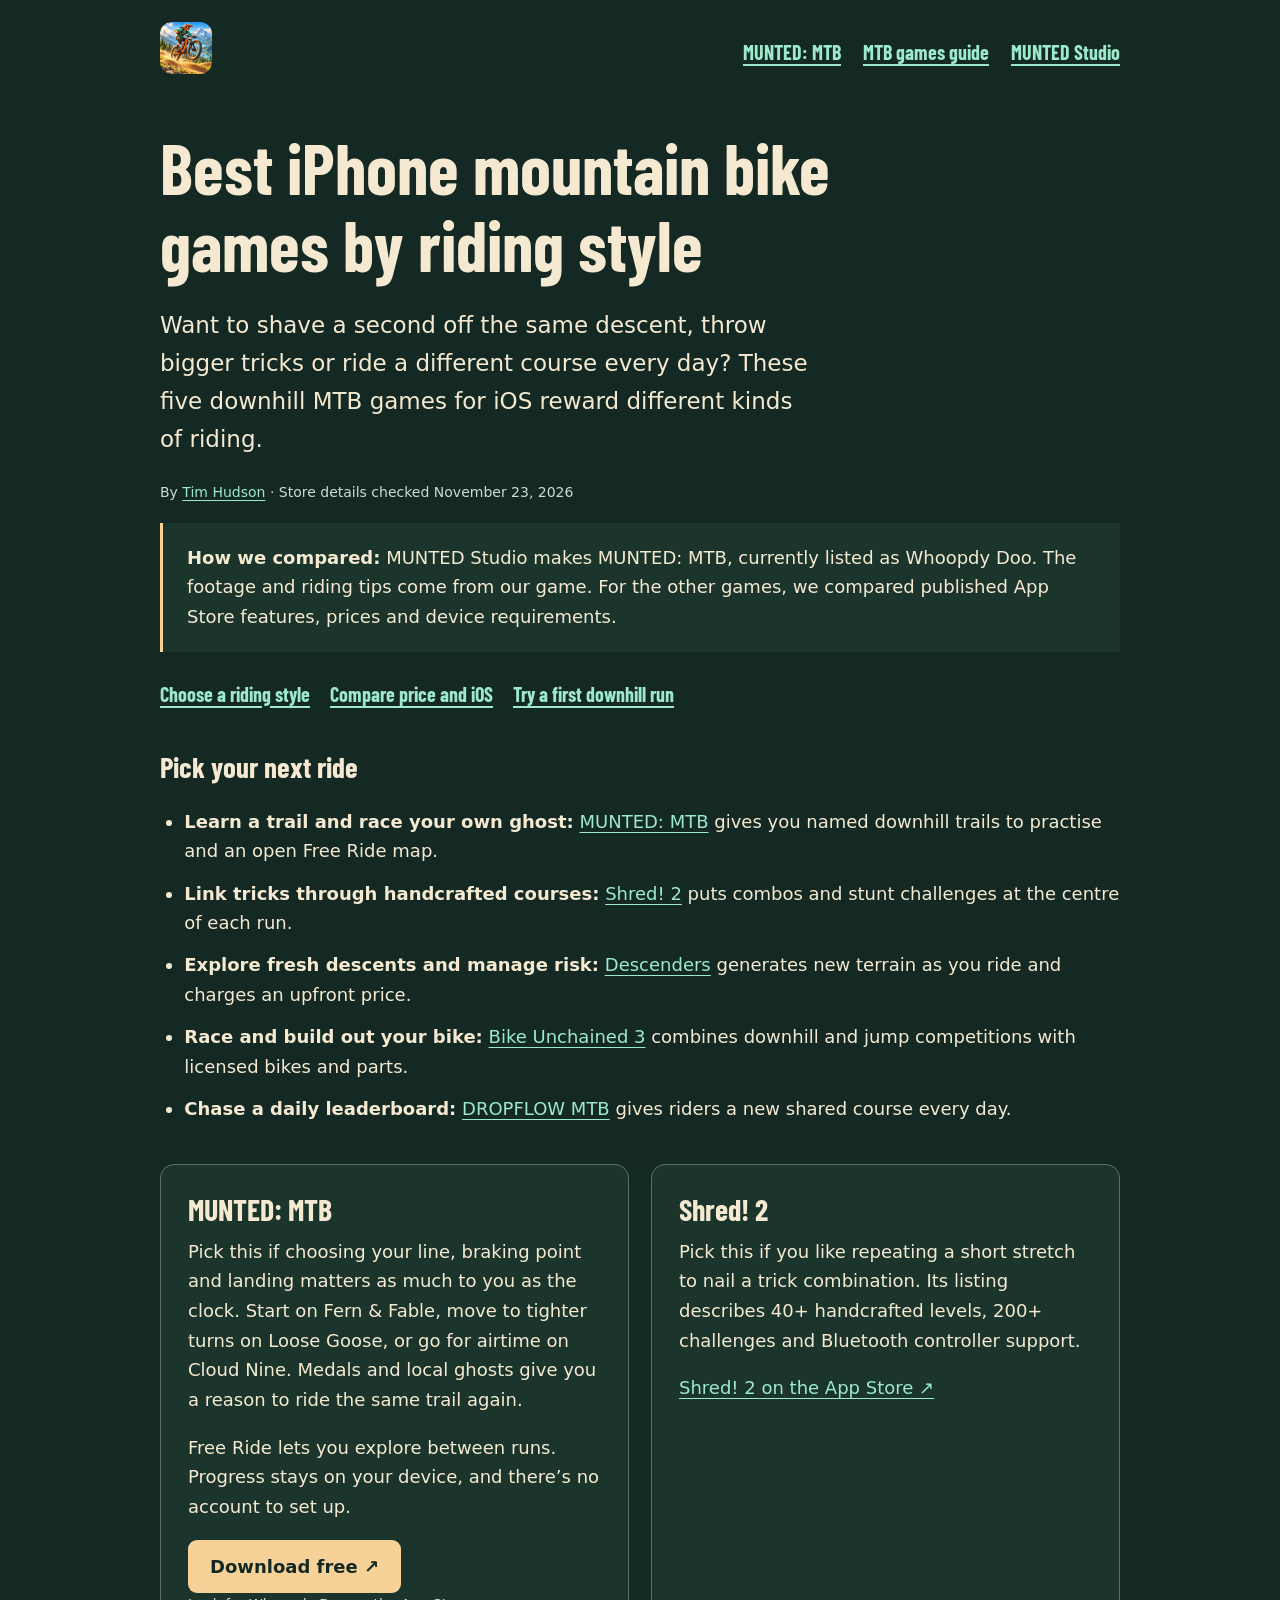
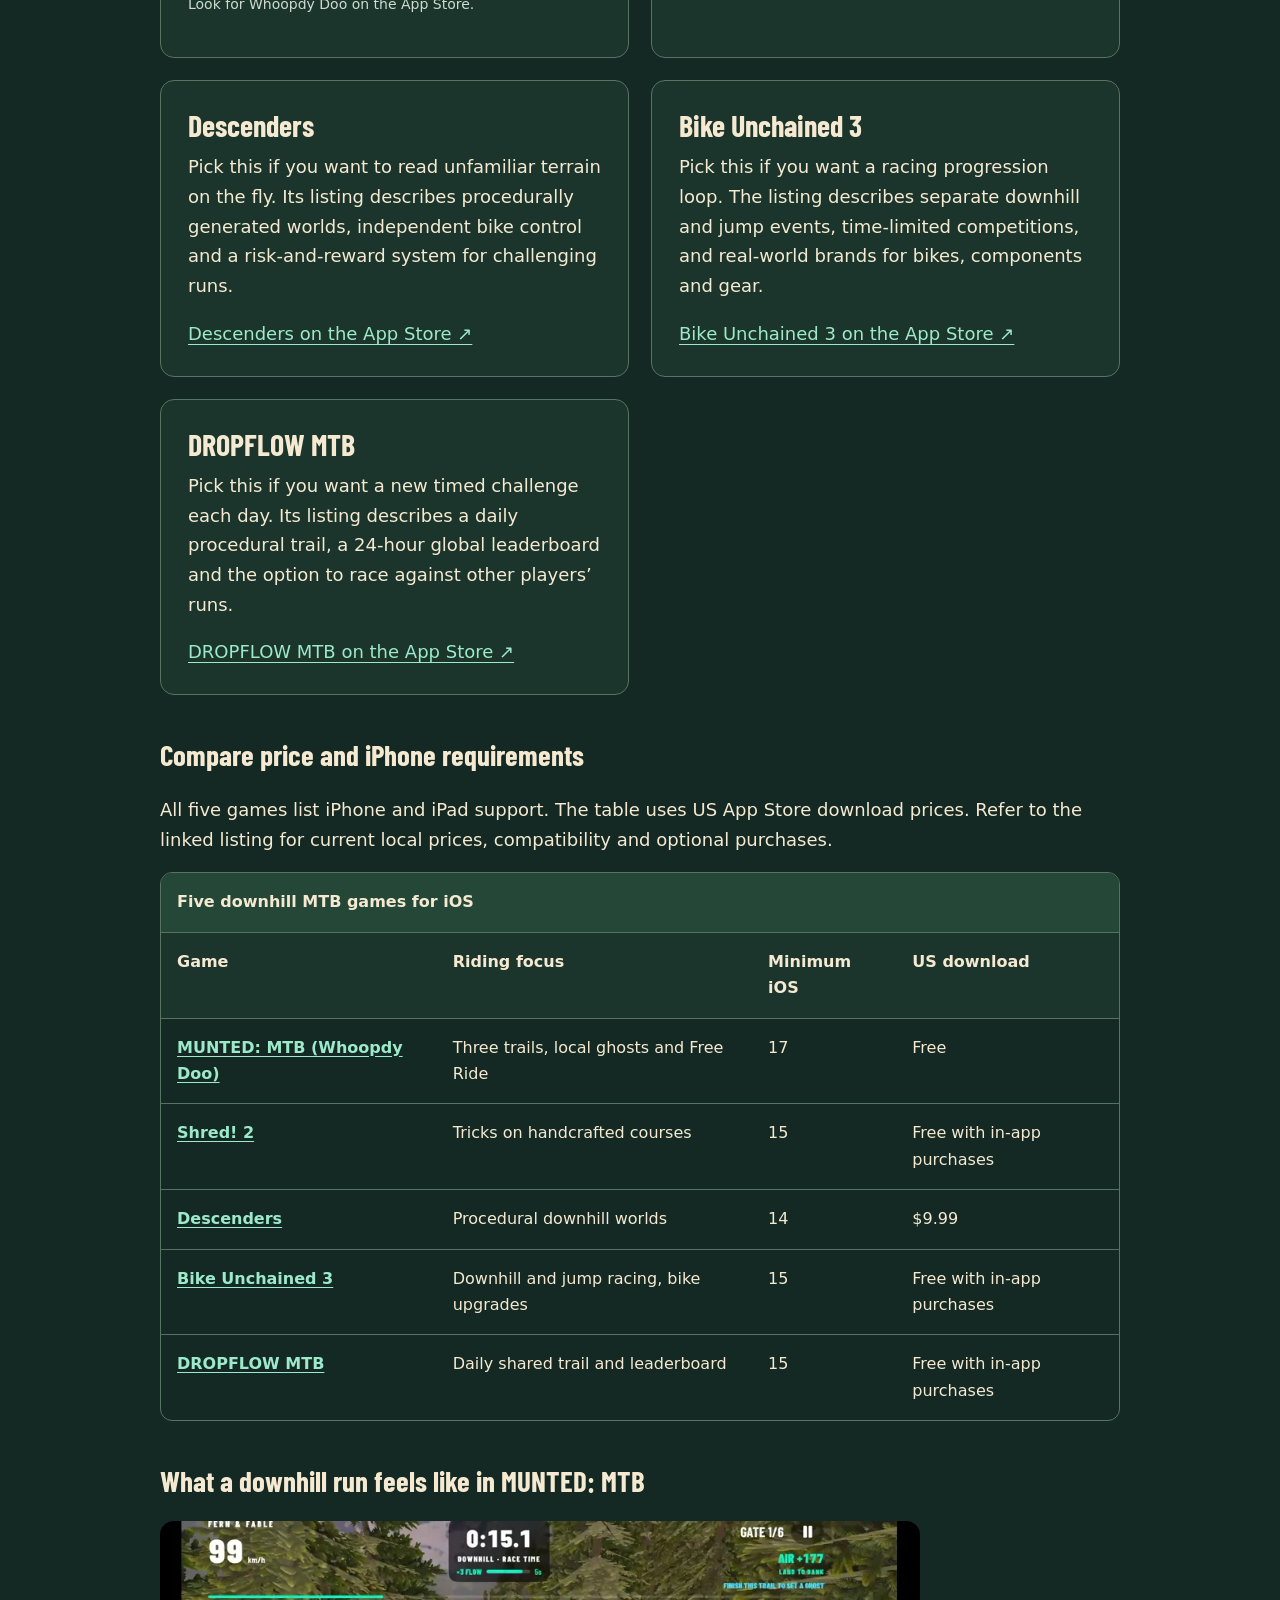
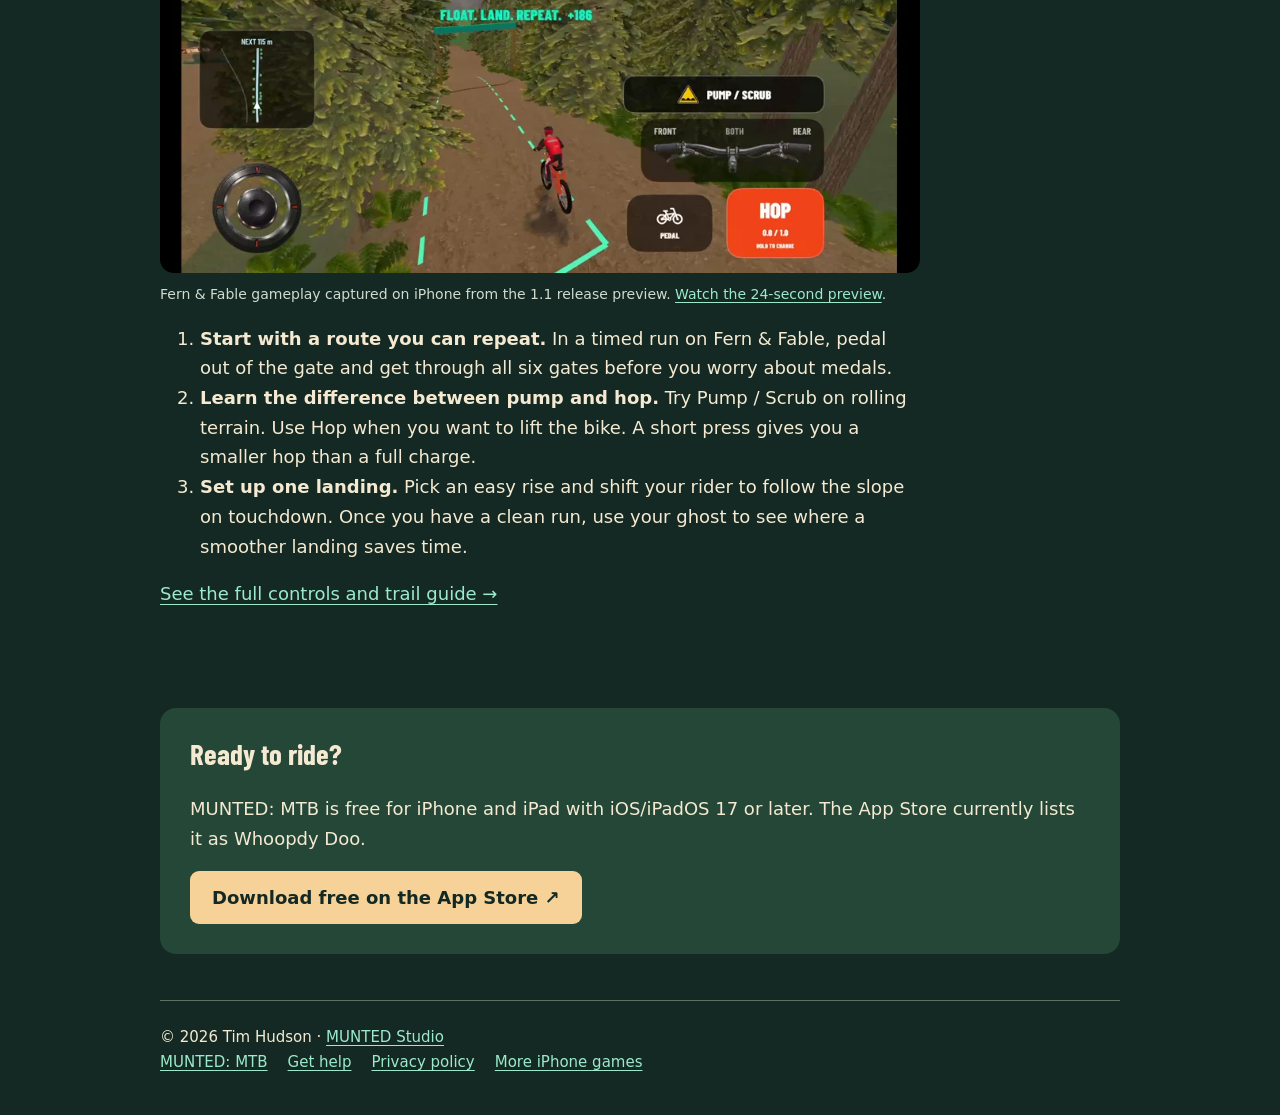
==== commit ee7c8724: "Show a clear riding frame before preview playback" ====
--- a/best-mountain-bike-game/index.html
+++ b/best-mountain-bike-game/index.html
@@ -10,7 +10,7 @@
   <meta property="og:title" content="Best Mountain Bike Games for iPhone | 5 Downhill MTB Picks">
   <meta property="og:description" content="Compare five downhill MTB games for iOS, from time trials on familiar trails to daily racing and big trick combos.">
   <meta property="og:url" content="https://timhudsonacs.github.io/whoopdy-doo-site/best-mountain-bike-game/">
-  <meta property="og:image" content="https://timhudsonacs.github.io/whoopdy-doo-site/assets/fern-and-fable-preview.webp">
+  <meta property="og:image" content="https://timhudsonacs.github.io/whoopdy-doo-site/assets/fern-and-fable-gameplay.webp">
   <meta property="og:image:alt" content="A mountain biker in midair on the Fern &amp; Fable trail in MUNTED: MTB">
   <meta name="twitter:card" content="summary_large_image">
   <link rel="icon" href="../assets/icon.png">
@@ -27,7 +27,7 @@
         "description": "Compare five downhill MTB games for iPhone and iPad by riding style, iOS requirements and US App Store price.",
         "datePublished": "2026-11-05T19:35:32Z",
         "dateModified": "2026-11-23T17:50:31+00:00",
-        "image": "https://timhudsonacs.github.io/whoopdy-doo-site/assets/fern-and-fable-preview.webp",
+        "image": "https://timhudsonacs.github.io/whoopdy-doo-site/assets/fern-and-fable-gameplay.webp",
         "author": {"@type": "Person", "name": "Tim Hudson", "url": "https://shutupfly.timhudson.com/studio/#about"},
         "publisher": {"@type": "Organization", "@id": "https://shutupfly.timhudson.com/studio/#organization", "name": "MUNTED Studio", "url": "https://shutupfly.timhudson.com/studio/"},
         "mainEntityOfPage": "https://timhudsonacs.github.io/whoopdy-doo-site/best-mountain-bike-game/"
@@ -96,8 +96,8 @@
   <section id="details" class="paper">
     <h2>What a downhill run feels like in MUNTED: MTB</h2>
     <figure class="ride-preview">
-      <img src="../assets/fern-and-fable-preview.webp" width="960" height="444" loading="lazy" alt="The red-clad rider lifts off the dirt on Fern &amp; Fable. The HUD shows a timer, route and the Pump / Scrub and Hop controls.">
-      <figcaption>Fern &amp; Fable gameplay captured on iPhone from the 1.1 release preview. <a href="../#ride-caption">Watch the 24-second run</a>.</figcaption>
+      <img src="../assets/fern-and-fable-gameplay.webp" width="960" height="444" loading="lazy" alt="The red-clad rider lifts off the dirt on Fern &amp; Fable. The HUD shows a timer, route and the Pump / Scrub and Hop controls.">
+      <figcaption>Fern &amp; Fable gameplay captured on iPhone from the 1.1 release preview. <a href="../#gameplay">Watch the 24-second preview</a>.</figcaption>
     </figure>
     <ol>
       <li><strong>Start with a route you can repeat.</strong> In a timed run on Fern &amp; Fable, pedal out of the gate and get through all six gates before you worry about medals.</li>
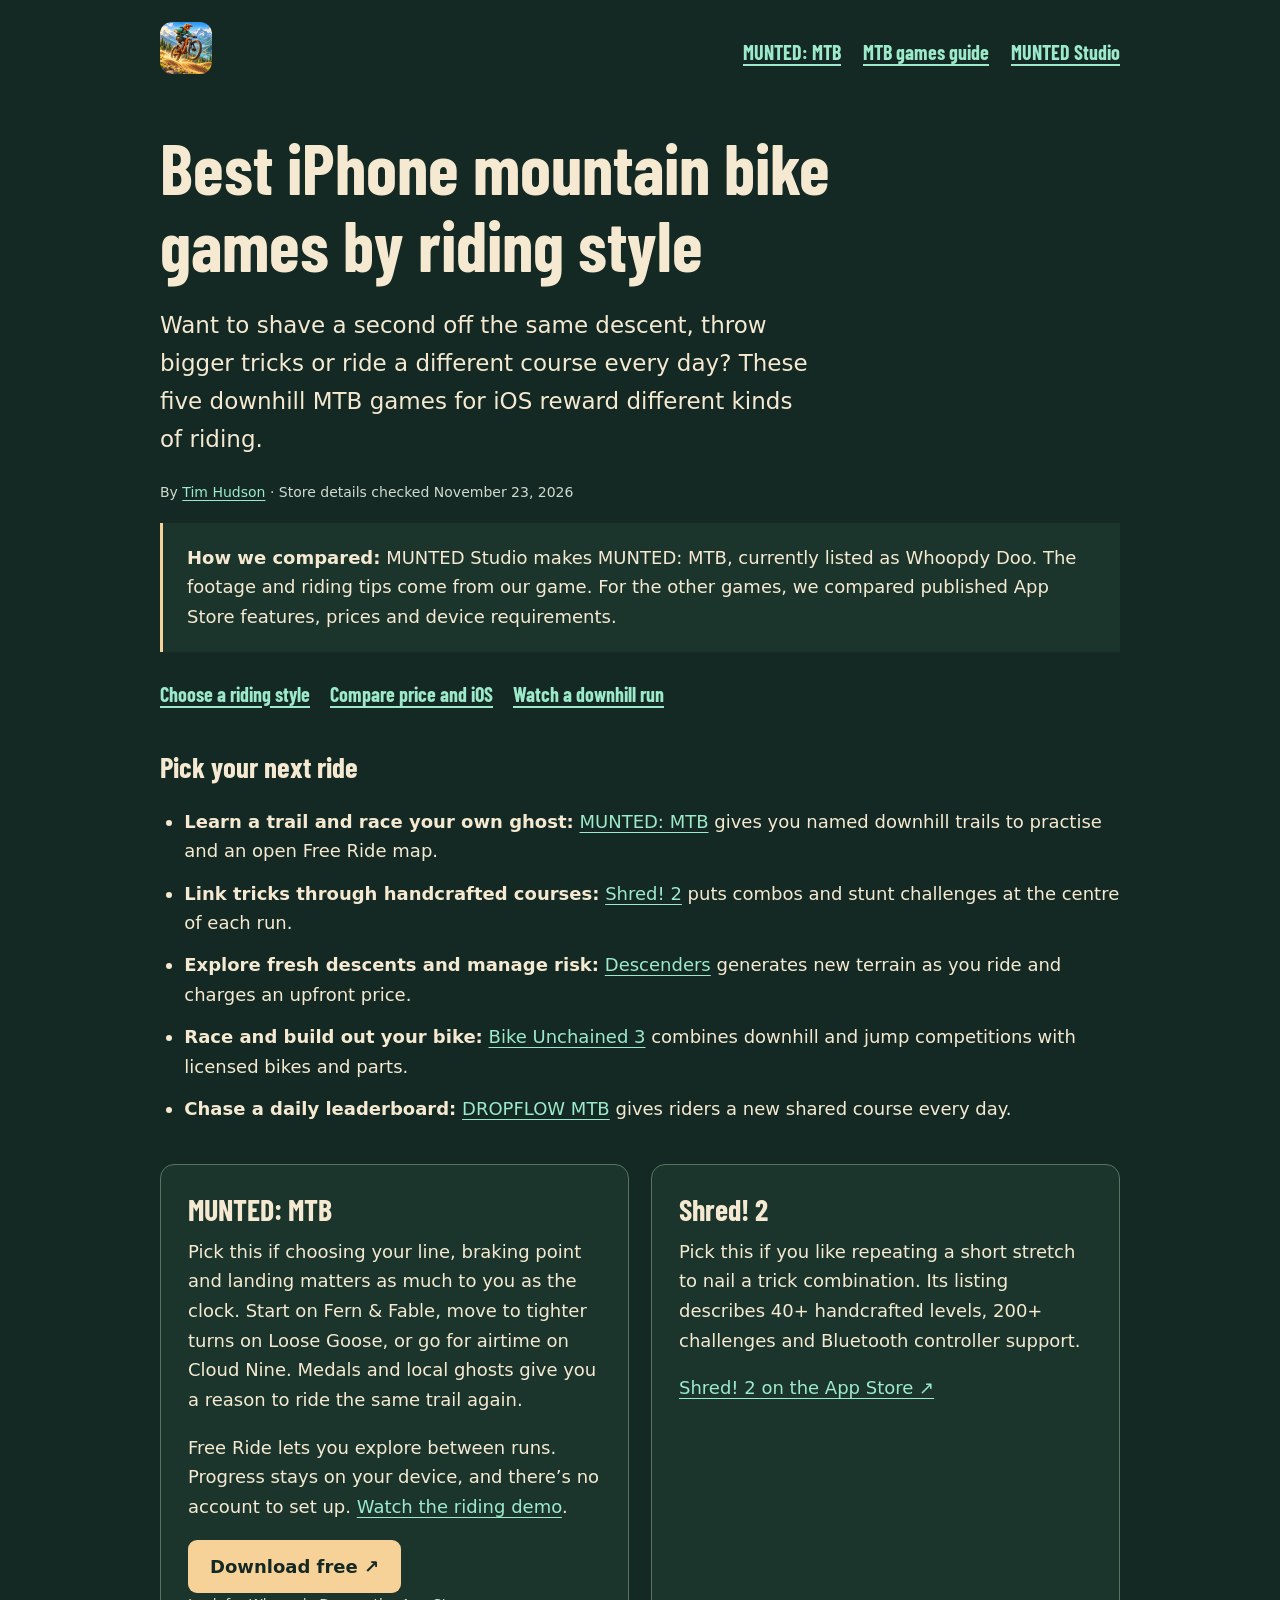
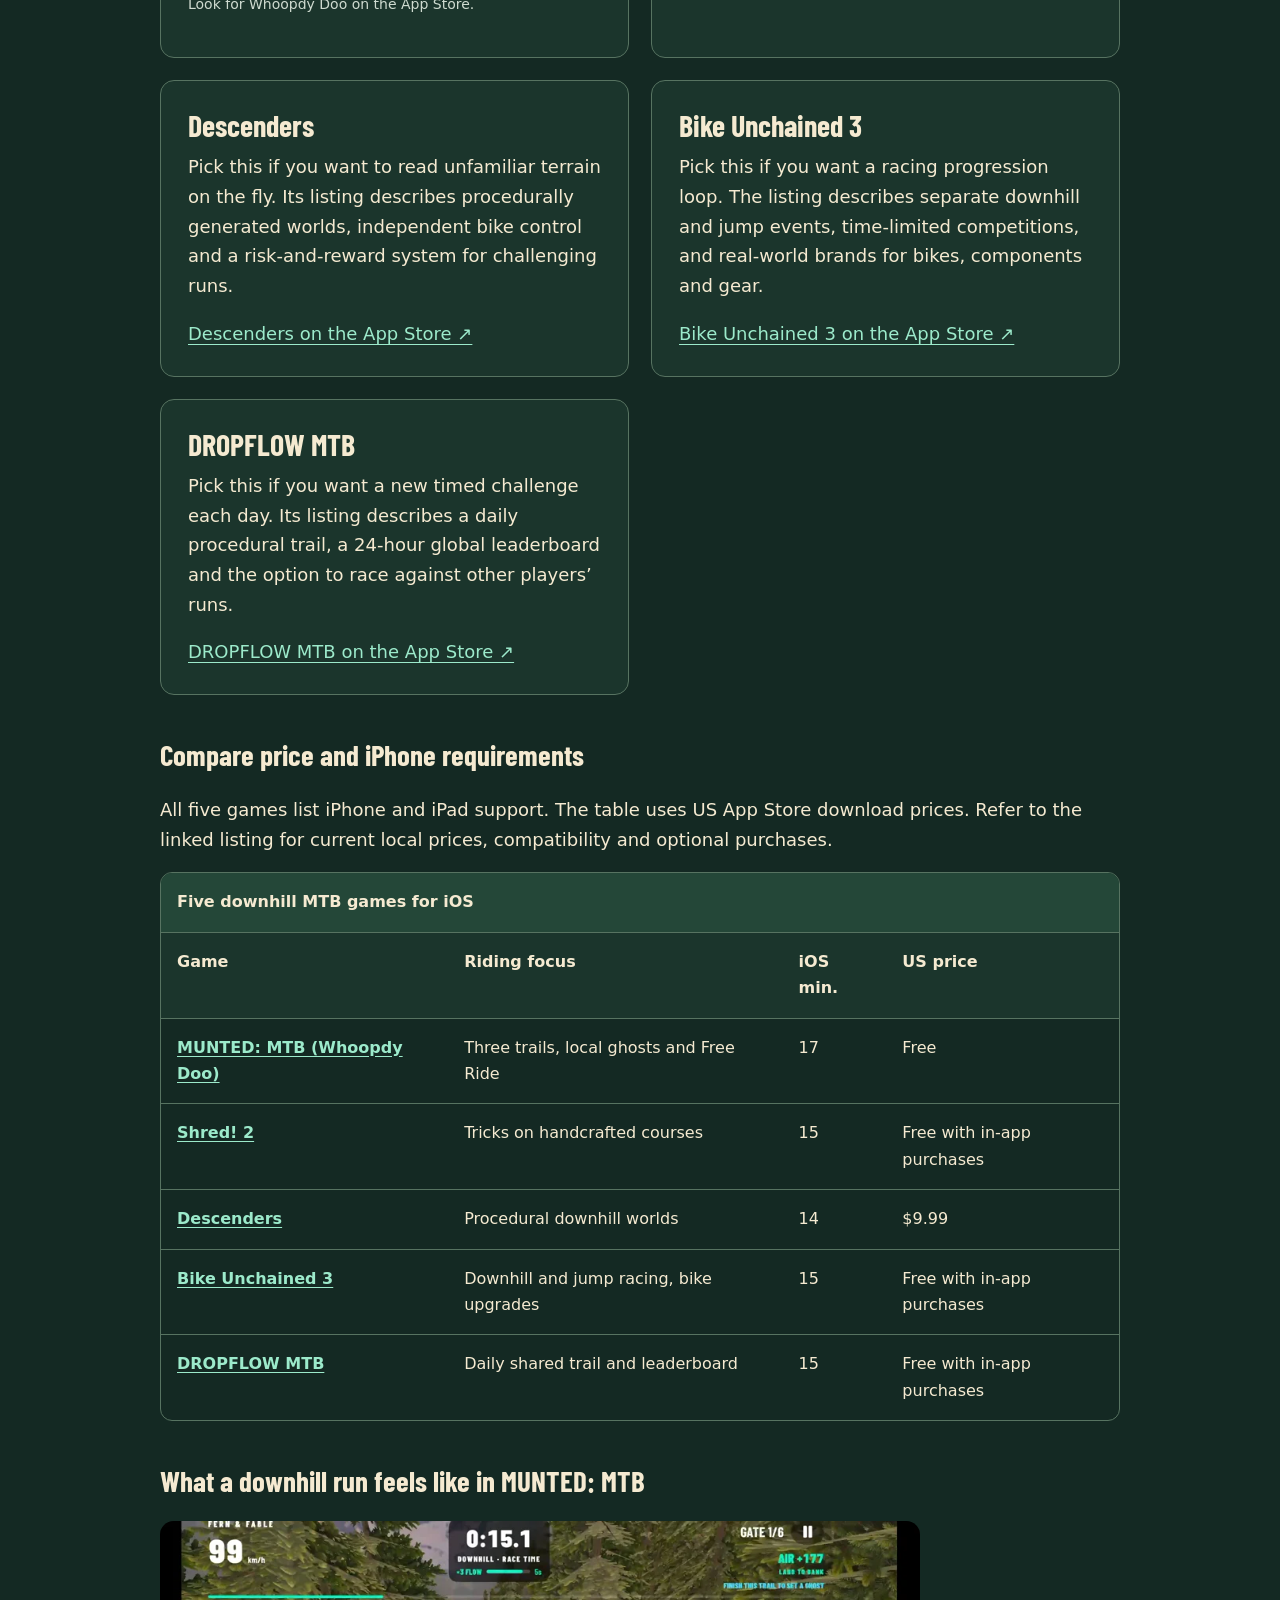
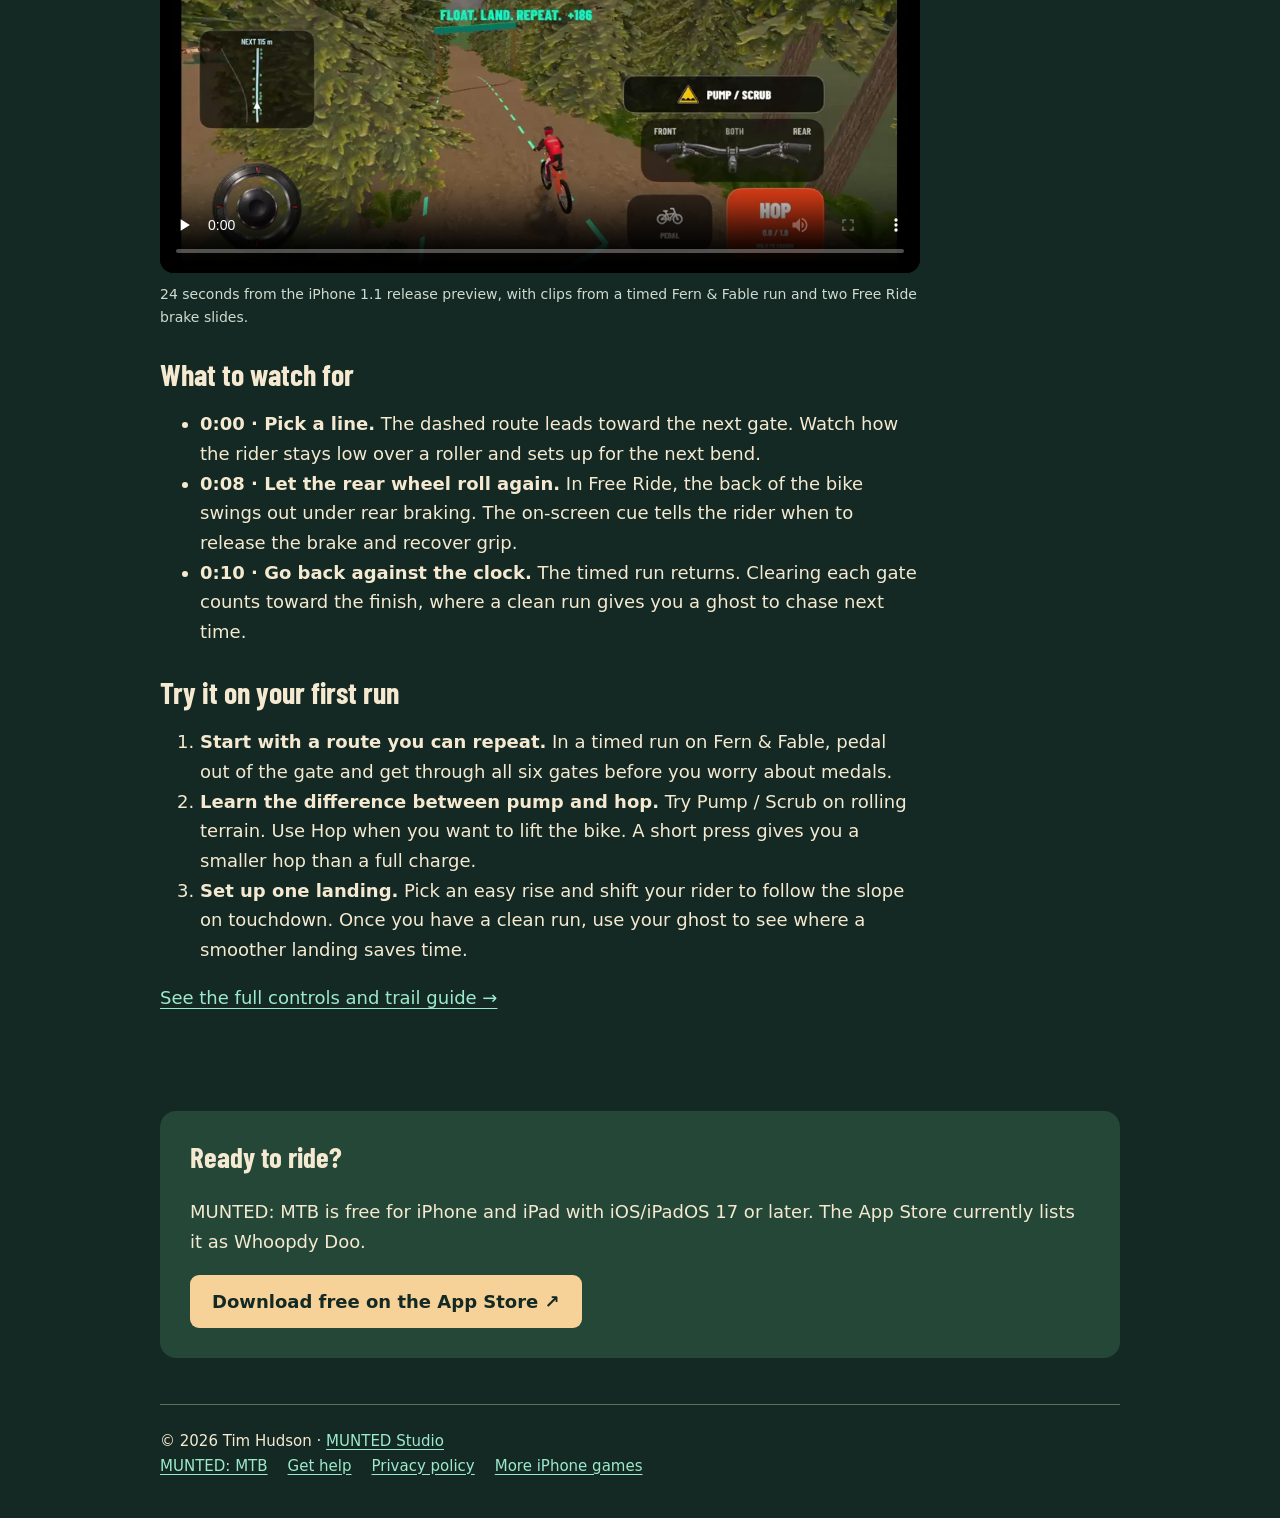
==== commit b2e8ac86: "Make the MTB comparison easier to use on iPhone" ====
--- a/best-mountain-bike-game/index.html
+++ b/best-mountain-bike-game/index.html
@@ -14,7 +14,7 @@
   <meta property="og:image:alt" content="A mountain biker in midair on the Fern &amp; Fable trail in MUNTED: MTB">
   <meta name="twitter:card" content="summary_large_image">
   <link rel="icon" href="../assets/icon.png">
-  <link rel="stylesheet" href="../style.css?v=3">
+  <link rel="stylesheet" href="../style.css?v=4">
   <script type="application/ld+json">
   {
     "@context": "https://schema.org",
@@ -26,7 +26,7 @@
         "headline": "Best iPhone mountain bike games by riding style",
         "description": "Compare five downhill MTB games for iPhone and iPad by riding style, iOS requirements and US App Store price.",
         "datePublished": "2026-11-05T19:35:32Z",
-        "dateModified": "2026-11-23T17:50:31+00:00",
+        "dateModified": "2026-11-23T18:05:16+00:00",
         "image": "https://timhudsonacs.github.io/whoopdy-doo-site/assets/fern-and-fable-gameplay.webp",
         "author": {"@type": "Person", "name": "Tim Hudson", "url": "https://shutupfly.timhudson.com/studio/#about"},
         "publisher": {"@type": "Organization", "@id": "https://shutupfly.timhudson.com/studio/#organization", "name": "MUNTED Studio", "url": "https://shutupfly.timhudson.com/studio/"},
@@ -55,7 +55,7 @@
   <p class="intro">Want to shave a second off the same descent, throw bigger tricks or ride a different course every day? These five downhill MTB games for iOS reward different kinds of riding.</p>
   <p class="note">By <a href="https://shutupfly.timhudson.com/studio/#about">Tim Hudson</a> · Store details checked <time datetime="2026-11-23">November 23, 2026</time></p>
   <p class="disclosure"><strong>How we compared:</strong> MUNTED Studio makes MUNTED: MTB, currently listed as Whoopdy Doo. The footage and riding tips come from our game. For the other games, we compared published App Store features, prices and device requirements.</p>
-  <nav class="jump-links" aria-label="Guide contents"><a href="#choose">Choose a riding style</a><a href="#compare">Compare price and iOS</a><a href="#details">Try a first downhill run</a></nav>
+  <nav class="jump-links" aria-label="Guide contents"><a href="#choose">Choose a riding style</a><a href="#compare">Compare price and iOS</a><a href="#details">Watch a downhill run</a></nav>
 
   <section id="choose">
     <h2>Pick your next ride</h2>
@@ -67,7 +67,7 @@
       <li><strong>Chase a daily leaderboard:</strong> <a href="#dropflow">DROPFLOW MTB</a> gives riders a new shared course every day.</li>
     </ul>
     <div class="feature-grid">
-      <article id="munted-mtb"><h3>MUNTED: MTB</h3><p>Pick this if choosing your line, braking point and landing matters as much to you as the clock. Start on Fern &amp; Fable, move to tighter turns on Loose Goose, or go for airtime on Cloud Nine. Medals and local ghosts give you a reason to ride the same trail again.</p><p>Free Ride lets you explore between runs. Progress stays on your device, and there’s no account to set up.</p><a class="button" href="https://apps.apple.com/app/apple-store/id6826962497?pt=127545438&amp;ct=mtb_guide&amp;mt=8" aria-describedby="guide-store-name">Download free ↗</a><p class="note" id="guide-store-name">Look for Whoopdy Doo on the App Store.</p></article>
+      <article id="munted-mtb"><h3>MUNTED: MTB</h3><p>Pick this if choosing your line, braking point and landing matters as much to you as the clock. Start on Fern &amp; Fable, move to tighter turns on Loose Goose, or go for airtime on Cloud Nine. Medals and local ghosts give you a reason to ride the same trail again.</p><p>Free Ride lets you explore between runs. Progress stays on your device, and there’s no account to set up. <a href="#details">Watch the riding demo</a>.</p><a class="button" href="https://apps.apple.com/app/apple-store/id6826962497?pt=127545438&amp;ct=mtb_guide&amp;mt=8" aria-describedby="guide-store-name">Download free ↗</a><p class="note" id="guide-store-name">Look for Whoopdy Doo on the App Store.</p></article>
       <article id="shred-2"><h3>Shred! 2</h3><p>Pick this if you like repeating a short stretch to nail a trick combination. Its listing describes 40+ handcrafted levels, 200+ challenges and Bluetooth controller support.</p><a href="https://apps.apple.com/us/app/shred-2-ft-sam-pilgrim-2026/id1671517038">Shred! 2 on the App Store ↗</a></article>
       <article id="descenders"><h3>Descenders</h3><p>Pick this if you want to read unfamiliar terrain on the fly. Its listing describes procedurally generated worlds, independent bike control and a risk-and-reward system for challenging runs.</p><a href="https://apps.apple.com/us/app/descenders/id1604675493">Descenders on the App Store ↗</a></article>
       <article id="bike-unchained"><h3>Bike Unchained 3</h3><p>Pick this if you want a racing progression loop. The listing describes separate downhill and jump events, time-limited competitions, and real-world brands for bikes, components and gear.</p><a href="https://apps.apple.com/us/app/bike-unchained-3/id6444827073">Bike Unchained 3 on the App Store ↗</a></article>
@@ -78,12 +78,12 @@
   <section id="compare">
     <h2>Compare price and iPhone requirements</h2>
     <p>All five games list iPhone and iPad support. The table uses US App Store download prices. Refer to the linked listing for current local prices, compatibility and optional purchases.</p>
-    <div class="table-scroll" tabindex="0" role="region" aria-label="Mountain bike game comparison">
+    <div class="comparison-table">
       <table>
         <caption>Five downhill MTB games for iOS</caption>
-        <thead><tr><th scope="col">Game</th><th scope="col">Riding focus</th><th scope="col">Minimum iOS</th><th scope="col">US download</th></tr></thead>
+        <thead><tr><th scope="col">Game</th><th scope="col">Riding focus</th><th scope="col">iOS min.</th><th scope="col">US price</th></tr></thead>
         <tbody>
-          <tr><th scope="row"><a href="https://apps.apple.com/us/app/whoopdy-doo/id6826962497">MUNTED: MTB (Whoopdy Doo)</a></th><td>Three trails, local ghosts and Free Ride</td><td>17</td><td>Free</td></tr>
+          <tr><th scope="row"><a href="https://apps.apple.com/app/apple-store/id6826962497?pt=127545438&amp;ct=mtb_guide&amp;mt=8">MUNTED: MTB (Whoopdy Doo)</a></th><td>Three trails, local ghosts and Free Ride</td><td>17</td><td>Free</td></tr>
           <tr><th scope="row"><a href="https://apps.apple.com/us/app/shred-2-ft-sam-pilgrim-2026/id1671517038">Shred! 2</a></th><td>Tricks on handcrafted courses</td><td>15</td><td>Free with in-app purchases</td></tr>
           <tr><th scope="row"><a href="https://apps.apple.com/us/app/descenders/id1604675493">Descenders</a></th><td>Procedural downhill worlds</td><td>14</td><td>$9.99</td></tr>
           <tr><th scope="row"><a href="https://apps.apple.com/us/app/bike-unchained-3/id6444827073">Bike Unchained 3</a></th><td>Downhill and jump racing, bike upgrades</td><td>15</td><td>Free with in-app purchases</td></tr>
@@ -96,9 +96,19 @@
   <section id="details" class="paper">
     <h2>What a downhill run feels like in MUNTED: MTB</h2>
     <figure class="ride-preview">
-      <img src="../assets/fern-and-fable-gameplay.webp" width="960" height="444" loading="lazy" alt="The red-clad rider lifts off the dirt on Fern &amp; Fable. The HUD shows a timer, route and the Pump / Scrub and Hop controls.">
-      <figcaption>Fern &amp; Fable gameplay captured on iPhone from the 1.1 release preview. <a href="../#gameplay">Watch the 24-second preview</a>.</figcaption>
+      <video controls playsinline preload="none" width="960" height="444" poster="../assets/fern-and-fable-gameplay.webp" aria-label="MUNTED MTB iPhone gameplay preview" aria-describedby="guide-preview-caption">
+        <source src="../assets/fern-and-fable-iphone.mp4" type="video/mp4">
+        <a href="../assets/fern-and-fable-iphone.mp4">Open the 24-second gameplay preview</a>
+      </video>
+      <figcaption id="guide-preview-caption">24 seconds from the iPhone 1.1 release preview, with clips from a timed Fern &amp; Fable run and two Free Ride brake slides.</figcaption>
     </figure>
+    <h3>What to watch for</h3>
+    <ul>
+      <li><strong>0:00 · Pick a line.</strong> The dashed route leads toward the next gate. Watch how the rider stays low over a roller and sets up for the next bend.</li>
+      <li><strong>0:08 · Let the rear wheel roll again.</strong> In Free Ride, the back of the bike swings out under rear braking. The on-screen cue tells the rider when to release the brake and recover grip.</li>
+      <li><strong>0:10 · Go back against the clock.</strong> The timed run returns. Clearing each gate counts toward the finish, where a clean run gives you a ghost to chase next time.</li>
+    </ul>
+    <h3>Try it on your first run</h3>
     <ol>
       <li><strong>Start with a route you can repeat.</strong> In a timed run on Fern &amp; Fable, pedal out of the gate and get through all six gates before you worry about medals.</li>
       <li><strong>Learn the difference between pump and hop.</strong> Try Pump / Scrub on rolling terrain. Use Hop when you want to lift the bike. A short press gives you a smaller hop than a full charge.</li>
--- a/style.css
+++ b/style.css
@@ -1,6 +1,6 @@
 @font-face{font-family:Barlow;src:url(assets/BarlowCondensed-Bold.ttf) format("truetype");font-display:swap}*{box-sizing:border-box}body{margin:0;background:#142923;color:#f5ead1;font:18px/1.65 system-ui,sans-serif}a{color:#9ceacb;text-underline-offset:.2em}a:focus-visible{outline:3px solid #ffae4a;outline-offset:5px}header,main,footer{width:min(100% - 40px,960px);margin:auto}header{display:flex;gap:24px;align-items:center;padding:22px 0}header a:first-child{margin-right:auto}header img{width:52px;height:52px;border-radius:12px}h1,h2,.eyebrow,nav{font-family:Barlow,sans-serif;line-height:1.1}h1{font-size:clamp(38px,7vw,70px);margin:24px 0}h2{font-size:29px;margin-top:38px}.hero{position:relative;aspect-ratio:1600/740;border-radius:20px;overflow:hidden;background:#213f32}.hero .rider{width:100%;height:100%;object-fit:cover}.hero .title{position:absolute;width:45%;height:auto;left:3%;top:7%}.eyebrow{color:#a6dcba;letter-spacing:.12em;font-size:18px}.intro{font-size:23px;max-width:660px}.paper{max-width:760px;padding-bottom:35px}footer{border-top:1px solid #577361;padding:24px 0 40px;margin-top:45px;font-size:15px}footer a{margin-right:20px}@media(max-width:540px){header{gap:16px}header nav{font-size:17px}.hero{aspect-ratio:1.5}.hero .rider{object-fit:cover;object-position:68%}.hero .title{width:54%;left:1%;top:3%}.intro{font-size:20px}}
 /* Public release and riding guide */
-html{scroll-behavior:smooth;scroll-padding-top:24px}header nav{display:flex;gap:22px;flex-wrap:wrap}header nav a:first-child{margin-right:0}header nav a{font-size:20px}h3{font:30px/1.15 Barlow,sans-serif;margin:0 0 18px}section{margin-bottom:44px}.hero{margin-bottom:30px}img{max-width:100%}.actions{display:flex;flex-wrap:wrap;gap:22px;align-items:center;margin:28px 0}.button{display:inline-block;padding:13px 22px;background:#f6d299;color:#142923;border-radius:9px;text-decoration:none;font-weight:750;line-height:1.5}.button:hover{background:#ffe5b9}.note{font-size:14px;color:#cfdbd0;max-width:850px}.feature-grid{display:grid;grid-template-columns:1fr 1fr;gap:22px;margin:40px 0}.feature-grid article{padding:27px;border:1px solid #577361;border-radius:14px;background:#1b352c}.feature-grid h2{margin-top:12px}.feature-grid p{margin-top:0}.callout{padding:30px;background:#244738;border-radius:16px;margin:46px 0}.callout h2{margin-top:0}.riding-guide>h1{max-width:850px}.disclosure{padding:20px 24px;border-left:3px solid #f6d299;background:#1b352c}.jump-links{display:flex;gap:20px;flex-wrap:wrap;margin:30px 0 45px}.jump-links a{font:20px Barlow,sans-serif}.table-scroll{max-width:100%;overflow:auto;border:1px solid #577361;border-radius:12px}.table-scroll:focus-visible{outline:3px solid #ffae4a;outline-offset:4px}table{width:100%;border-collapse:collapse;font-size:16px;min-width:650px;text-align:left}caption{text-align:left;font-weight:700;padding:16px;background:#244738}th,td{padding:16px;vertical-align:top;border-top:1px solid #577361}thead{background:#1b352c}tbody th{min-width:150px}.skip{position:absolute;left:12px;top:-100px;background:#f6d299;color:#142923;padding:12px;z-index:2}.skip:focus{top:12px}footer{overflow-wrap:anywhere}footer a{display:inline-block}a,button{touch-action:manipulation}@media(max-width:640px){.feature-grid{grid-template-columns:1fr;gap:16px}.feature-grid article,.callout{padding:22px}header{align-items:flex-start;gap:16px}header nav{gap:14px}header nav a{font-size:18px}h1{font-size:42px}.disclosure{padding:16px 20px}.actions .button{width:100%;text-align:center}}@media(prefers-reduced-motion:reduce){html{scroll-behavior:auto}}
+html{scroll-behavior:smooth;scroll-padding-top:24px}header nav{display:flex;gap:22px;flex-wrap:wrap}header nav a:first-child{margin-right:0}header nav a{font-size:20px}h3{font:30px/1.15 Barlow,sans-serif;margin:0 0 18px}section{margin-bottom:44px}.hero{margin-bottom:30px}img{max-width:100%}.actions{display:flex;flex-wrap:wrap;gap:22px;align-items:center;margin:28px 0}.button{display:inline-block;padding:13px 22px;background:#f6d299;color:#142923;border-radius:9px;text-decoration:none;font-weight:750;line-height:1.5}.button:hover{background:#ffe5b9}.note{font-size:14px;color:#cfdbd0;max-width:850px}.feature-grid{display:grid;grid-template-columns:1fr 1fr;gap:22px;margin:40px 0}.feature-grid article{padding:27px;border:1px solid #577361;border-radius:14px;background:#1b352c}.feature-grid h2{margin-top:12px}.feature-grid p{margin-top:0}.callout{padding:30px;background:#244738;border-radius:16px;margin:46px 0}.callout h2{margin-top:0}.riding-guide>h1{max-width:850px}.disclosure{padding:20px 24px;border-left:3px solid #f6d299;background:#1b352c}.jump-links{display:flex;gap:20px;flex-wrap:wrap;margin:30px 0 45px}.jump-links a{font:20px Barlow,sans-serif}.comparison-table{border:1px solid #577361;border-radius:12px;overflow:hidden}table{width:100%;border-collapse:collapse;font-size:16px;text-align:left}caption{text-align:left;font-weight:700;padding:16px;background:#244738}th,td{padding:16px;vertical-align:top;border-top:1px solid #577361}thead{background:#1b352c}.skip{position:absolute;left:12px;top:-100px;background:#f6d299;color:#142923;padding:12px;z-index:2}.skip:focus{top:12px}footer{overflow-wrap:anywhere}footer a{display:inline-block}a,button{touch-action:manipulation}@media(max-width:640px){.feature-grid{grid-template-columns:1fr;gap:16px}.feature-grid article,.callout{padding:22px}header{align-items:flex-start;gap:16px}header nav{gap:14px}header nav a{font-size:18px}h1{font-size:42px}.disclosure{padding:16px 20px}.actions .button{width:100%;text-align:center}}@media(prefers-reduced-motion:reduce){html{scroll-behavior:auto}}
 
 .release-hero {
   display: grid;
@@ -20,8 +20,17 @@
 .guide-picks { padding-left: 1.35em; }
 .guide-picks li { margin-bottom: .7em; }
 .riding-guide figure { max-width: 760px; }
-.riding-guide .ride-preview img { display: block; width: 100%; height: auto; border-radius: 14px; }
 .riding-guide .feature-grid h3 { margin-bottom: 10px; }
 @media (max-width: 720px) {
   .release-hero { grid-template-columns: 1fr; margin-top: 0; }
 }
+
+.riding-guide #details h3 { margin: 28px 0 12px; }
+@media (max-width: 640px) {
+  .comparison-table table { table-layout: fixed; font-size: 14px; line-height: 1.45; }
+  .comparison-table th, .comparison-table td { padding: 10px 6px; overflow-wrap: anywhere; }
+  .comparison-table thead th:nth-child(1) { width: 28%; }
+  .comparison-table thead th:nth-child(2) { width: 32%; }
+  .comparison-table thead th:nth-child(3) { width: 15%; }
+  .comparison-table thead th:nth-child(4) { width: 25%; }
+}
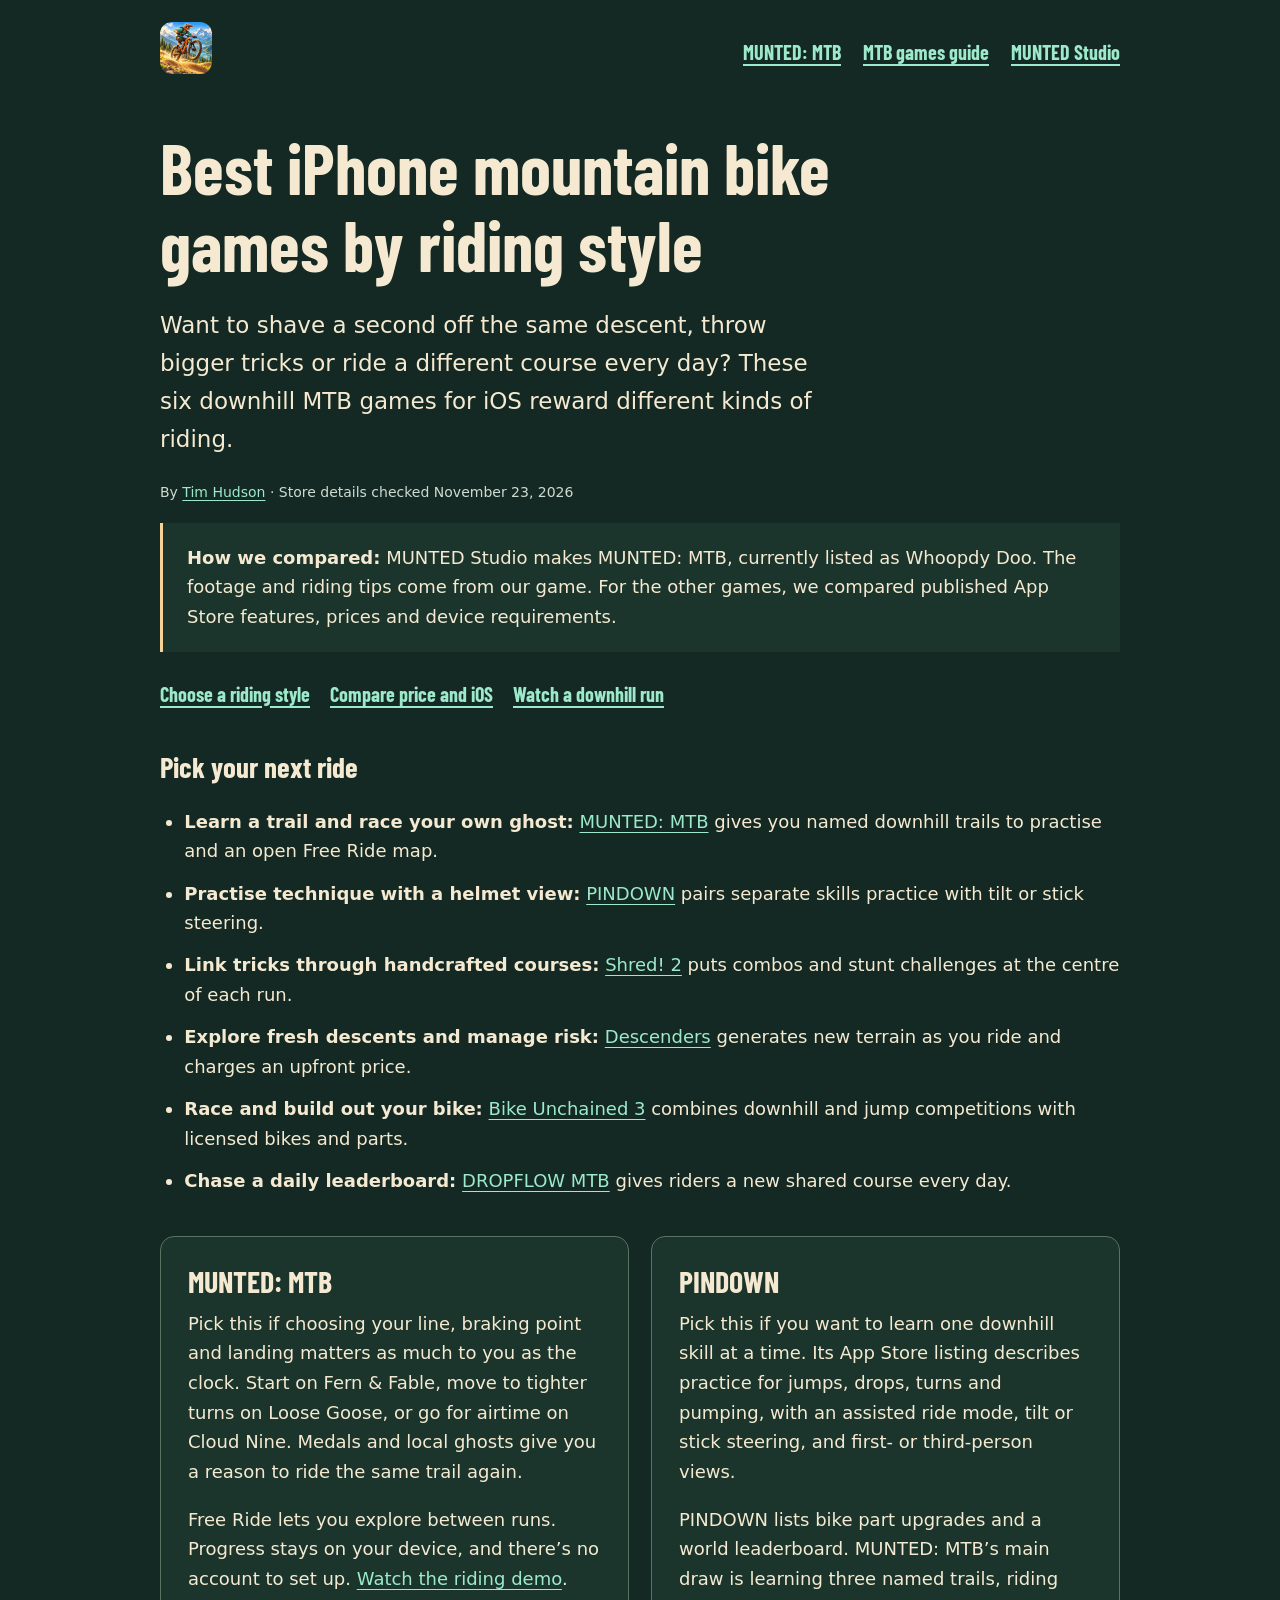
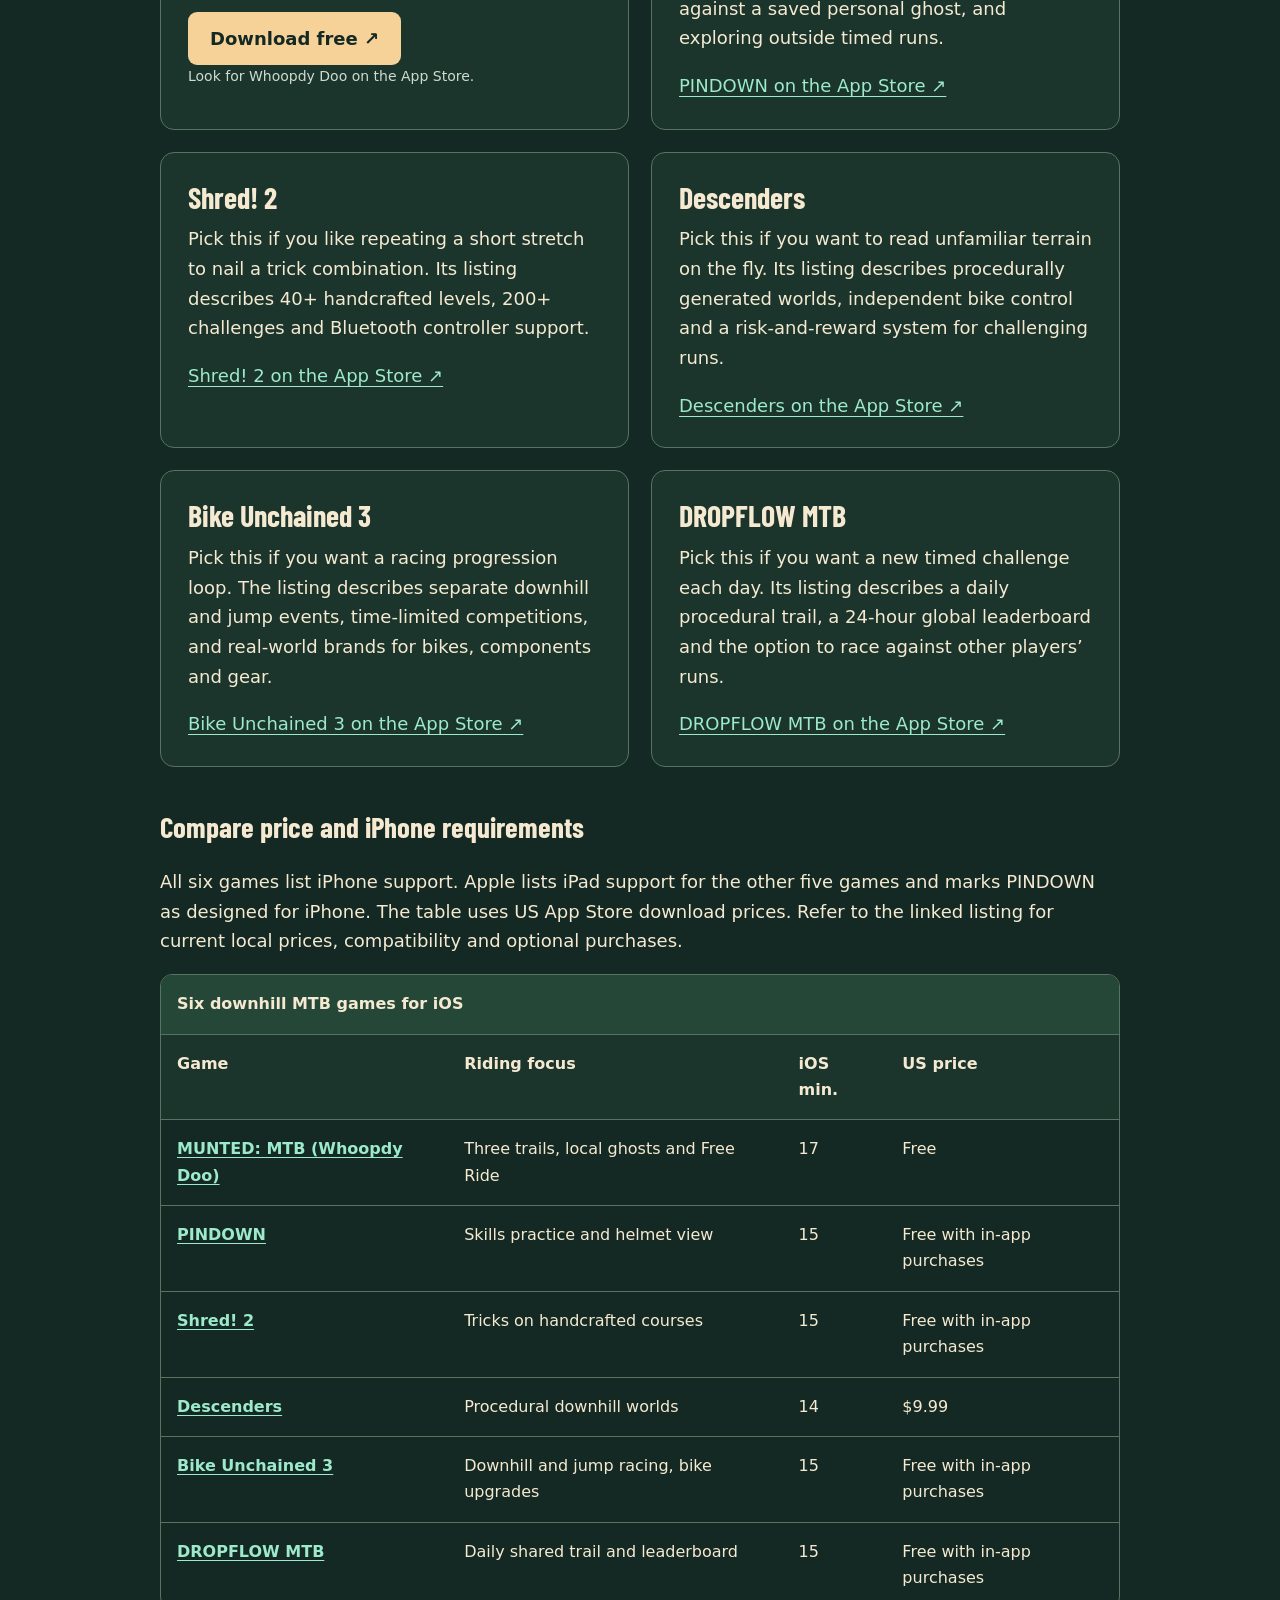
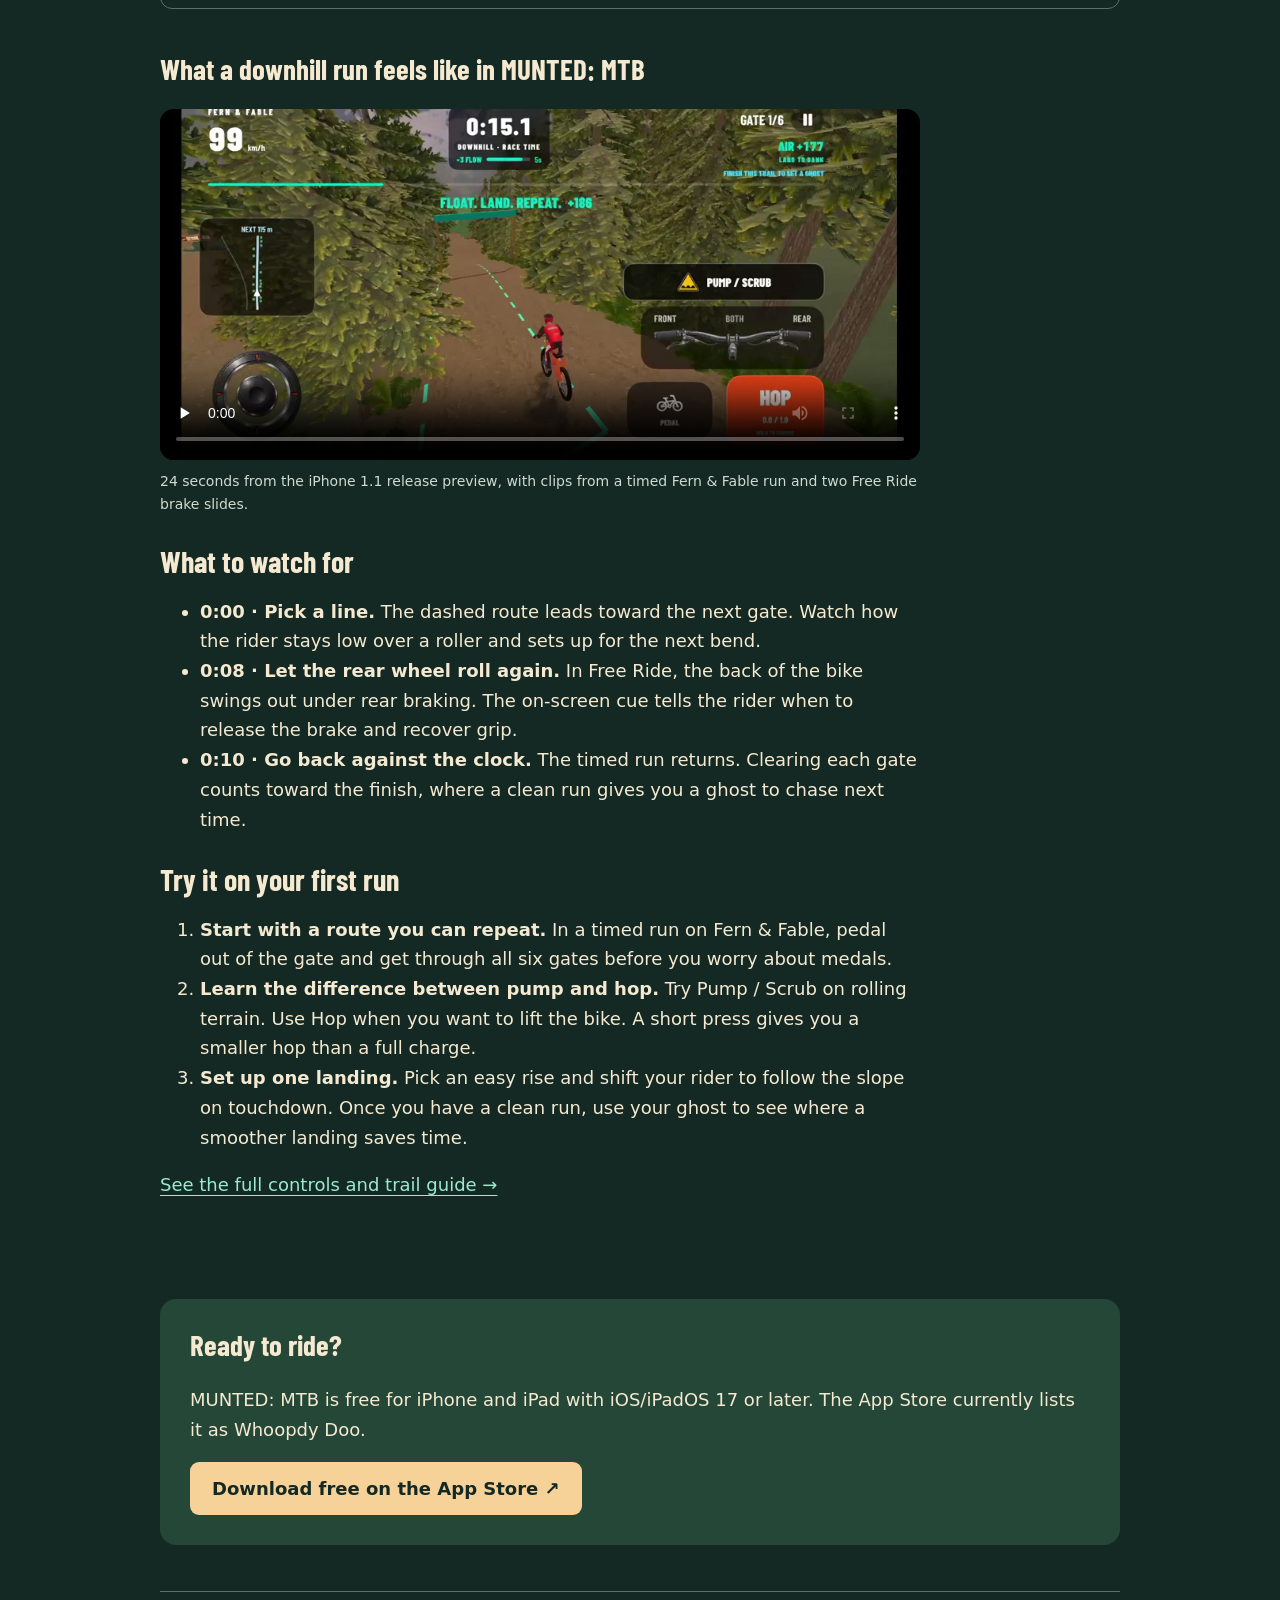
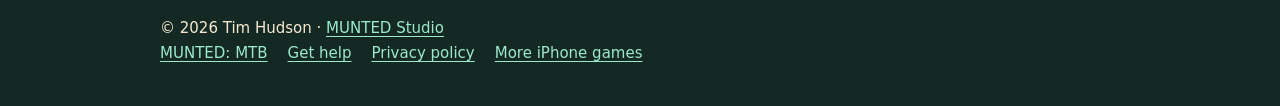
==== commit 7b270b5a: "Compare a closer iPhone downhill MTB alternative" ====
--- a/best-mountain-bike-game/index.html
+++ b/best-mountain-bike-game/index.html
@@ -3,12 +3,12 @@
 <head>
   <meta charset="utf-8">
   <meta name="viewport" content="width=device-width,initial-scale=1">
-  <title>Best Mountain Bike Games for iPhone | 5 Downhill MTB Picks</title>
-  <meta name="description" content="Find the best iPhone mountain bike game for your riding style. Compare five downhill MTB games for iOS by trails, stunts, racing, price and compatibility.">
+  <title>Best Mountain Bike Games for iPhone | Downhill MTB Compared</title>
+  <meta name="description" content="Find the best iPhone mountain bike game for your riding style. Compare six downhill MTB games for iOS by trails, stunts, racing, price and compatibility.">
   <link rel="canonical" href="https://timhudsonacs.github.io/whoopdy-doo-site/best-mountain-bike-game/">
   <meta property="og:type" content="article">
-  <meta property="og:title" content="Best Mountain Bike Games for iPhone | 5 Downhill MTB Picks">
-  <meta property="og:description" content="Compare five downhill MTB games for iOS, from time trials on familiar trails to daily racing and big trick combos.">
+  <meta property="og:title" content="Best Mountain Bike Games for iPhone | Downhill MTB Compared">
+  <meta property="og:description" content="Compare six downhill MTB games for iOS, from time trials on familiar trails to daily racing and big trick combos.">
   <meta property="og:url" content="https://timhudsonacs.github.io/whoopdy-doo-site/best-mountain-bike-game/">
   <meta property="og:image" content="https://timhudsonacs.github.io/whoopdy-doo-site/assets/fern-and-fable-gameplay.webp">
   <meta property="og:image:alt" content="A mountain biker in midair on the Fern &amp; Fable trail in MUNTED: MTB">
@@ -24,9 +24,9 @@
         "@id": "https://timhudsonacs.github.io/whoopdy-doo-site/best-mountain-bike-game/#article",
         "url": "https://timhudsonacs.github.io/whoopdy-doo-site/best-mountain-bike-game/",
         "headline": "Best iPhone mountain bike games by riding style",
-        "description": "Compare five downhill MTB games for iPhone and iPad by riding style, iOS requirements and US App Store price.",
+        "description": "Compare six downhill MTB games for iPhone by riding style, iOS requirements and US App Store price.",
         "datePublished": "2026-11-05T19:35:32Z",
-        "dateModified": "2026-11-23T18:05:16+00:00",
+        "dateModified": "2026-11-23T18:13:23+00:00",
         "image": "https://timhudsonacs.github.io/whoopdy-doo-site/assets/fern-and-fable-gameplay.webp",
         "author": {"@type": "Person", "name": "Tim Hudson", "url": "https://shutupfly.timhudson.com/studio/#about"},
         "publisher": {"@type": "Organization", "@id": "https://shutupfly.timhudson.com/studio/#organization", "name": "MUNTED Studio", "url": "https://shutupfly.timhudson.com/studio/"},
@@ -52,7 +52,7 @@
 <main id="main">
 <article class="riding-guide">
   <h1>Best iPhone mountain bike games by riding style</h1>
-  <p class="intro">Want to shave a second off the same descent, throw bigger tricks or ride a different course every day? These five downhill MTB games for iOS reward different kinds of riding.</p>
+  <p class="intro">Want to shave a second off the same descent, throw bigger tricks or ride a different course every day? These six downhill MTB games for iOS reward different kinds of riding.</p>
   <p class="note">By <a href="https://shutupfly.timhudson.com/studio/#about">Tim Hudson</a> · Store details checked <time datetime="2026-11-23">November 23, 2026</time></p>
   <p class="disclosure"><strong>How we compared:</strong> MUNTED Studio makes MUNTED: MTB, currently listed as Whoopdy Doo. The footage and riding tips come from our game. For the other games, we compared published App Store features, prices and device requirements.</p>
   <nav class="jump-links" aria-label="Guide contents"><a href="#choose">Choose a riding style</a><a href="#compare">Compare price and iOS</a><a href="#details">Watch a downhill run</a></nav>
@@ -61,6 +61,7 @@
     <h2>Pick your next ride</h2>
     <ul class="guide-picks">
       <li><strong>Learn a trail and race your own ghost:</strong> <a href="#munted-mtb">MUNTED: MTB</a> gives you named downhill trails to practise and an open Free Ride map.</li>
+      <li><strong>Practise technique with a helmet view:</strong> <a href="#pindown">PINDOWN</a> pairs separate skills practice with tilt or stick steering.</li>
       <li><strong>Link tricks through handcrafted courses:</strong> <a href="#shred-2">Shred! 2</a> puts combos and stunt challenges at the centre of each run.</li>
       <li><strong>Explore fresh descents and manage risk:</strong> <a href="#descenders">Descenders</a> generates new terrain as you ride and charges an upfront price.</li>
       <li><strong>Race and build out your bike:</strong> <a href="#bike-unchained">Bike Unchained 3</a> combines downhill and jump competitions with licensed bikes and parts.</li>
@@ -68,6 +69,7 @@
     </ul>
     <div class="feature-grid">
       <article id="munted-mtb"><h3>MUNTED: MTB</h3><p>Pick this if choosing your line, braking point and landing matters as much to you as the clock. Start on Fern &amp; Fable, move to tighter turns on Loose Goose, or go for airtime on Cloud Nine. Medals and local ghosts give you a reason to ride the same trail again.</p><p>Free Ride lets you explore between runs. Progress stays on your device, and there’s no account to set up. <a href="#details">Watch the riding demo</a>.</p><a class="button" href="https://apps.apple.com/app/apple-store/id6826962497?pt=127545438&amp;ct=mtb_guide&amp;mt=8" aria-describedby="guide-store-name">Download free ↗</a><p class="note" id="guide-store-name">Look for Whoopdy Doo on the App Store.</p></article>
+      <article id="pindown"><h3>PINDOWN</h3><p>Pick this if you want to learn one downhill skill at a time. Its App Store listing describes practice for jumps, drops, turns and pumping, with an assisted ride mode, tilt or stick steering, and first- or third-person views.</p><p>PINDOWN lists bike part upgrades and a world leaderboard. MUNTED: MTB’s main draw is learning three named trails, riding against a saved personal ghost, and exploring outside timed runs.</p><a href="https://apps.apple.com/us/app/pindown-mtb-downhill-racing/id6822113163">PINDOWN on the App Store ↗</a></article>
       <article id="shred-2"><h3>Shred! 2</h3><p>Pick this if you like repeating a short stretch to nail a trick combination. Its listing describes 40+ handcrafted levels, 200+ challenges and Bluetooth controller support.</p><a href="https://apps.apple.com/us/app/shred-2-ft-sam-pilgrim-2026/id1671517038">Shred! 2 on the App Store ↗</a></article>
       <article id="descenders"><h3>Descenders</h3><p>Pick this if you want to read unfamiliar terrain on the fly. Its listing describes procedurally generated worlds, independent bike control and a risk-and-reward system for challenging runs.</p><a href="https://apps.apple.com/us/app/descenders/id1604675493">Descenders on the App Store ↗</a></article>
       <article id="bike-unchained"><h3>Bike Unchained 3</h3><p>Pick this if you want a racing progression loop. The listing describes separate downhill and jump events, time-limited competitions, and real-world brands for bikes, components and gear.</p><a href="https://apps.apple.com/us/app/bike-unchained-3/id6444827073">Bike Unchained 3 on the App Store ↗</a></article>
@@ -77,13 +79,14 @@
 
   <section id="compare">
     <h2>Compare price and iPhone requirements</h2>
-    <p>All five games list iPhone and iPad support. The table uses US App Store download prices. Refer to the linked listing for current local prices, compatibility and optional purchases.</p>
+    <p>All six games list iPhone support. Apple lists iPad support for the other five games and marks PINDOWN as designed for iPhone. The table uses US App Store download prices. Refer to the linked listing for current local prices, compatibility and optional purchases.</p>
     <div class="comparison-table">
       <table>
-        <caption>Five downhill MTB games for iOS</caption>
+        <caption>Six downhill MTB games for iOS</caption>
         <thead><tr><th scope="col">Game</th><th scope="col">Riding focus</th><th scope="col">iOS min.</th><th scope="col">US price</th></tr></thead>
         <tbody>
           <tr><th scope="row"><a href="https://apps.apple.com/app/apple-store/id6826962497?pt=127545438&amp;ct=mtb_guide&amp;mt=8">MUNTED: MTB (Whoopdy Doo)</a></th><td>Three trails, local ghosts and Free Ride</td><td>17</td><td>Free</td></tr>
+          <tr><th scope="row"><a href="https://apps.apple.com/us/app/pindown-mtb-downhill-racing/id6822113163">PINDOWN</a></th><td>Skills practice and helmet view</td><td>15</td><td>Free with in-app purchases</td></tr>
           <tr><th scope="row"><a href="https://apps.apple.com/us/app/shred-2-ft-sam-pilgrim-2026/id1671517038">Shred! 2</a></th><td>Tricks on handcrafted courses</td><td>15</td><td>Free with in-app purchases</td></tr>
           <tr><th scope="row"><a href="https://apps.apple.com/us/app/descenders/id1604675493">Descenders</a></th><td>Procedural downhill worlds</td><td>14</td><td>$9.99</td></tr>
           <tr><th scope="row"><a href="https://apps.apple.com/us/app/bike-unchained-3/id6444827073">Bike Unchained 3</a></th><td>Downhill and jump racing, bike upgrades</td><td>15</td><td>Free with in-app purchases</td></tr>
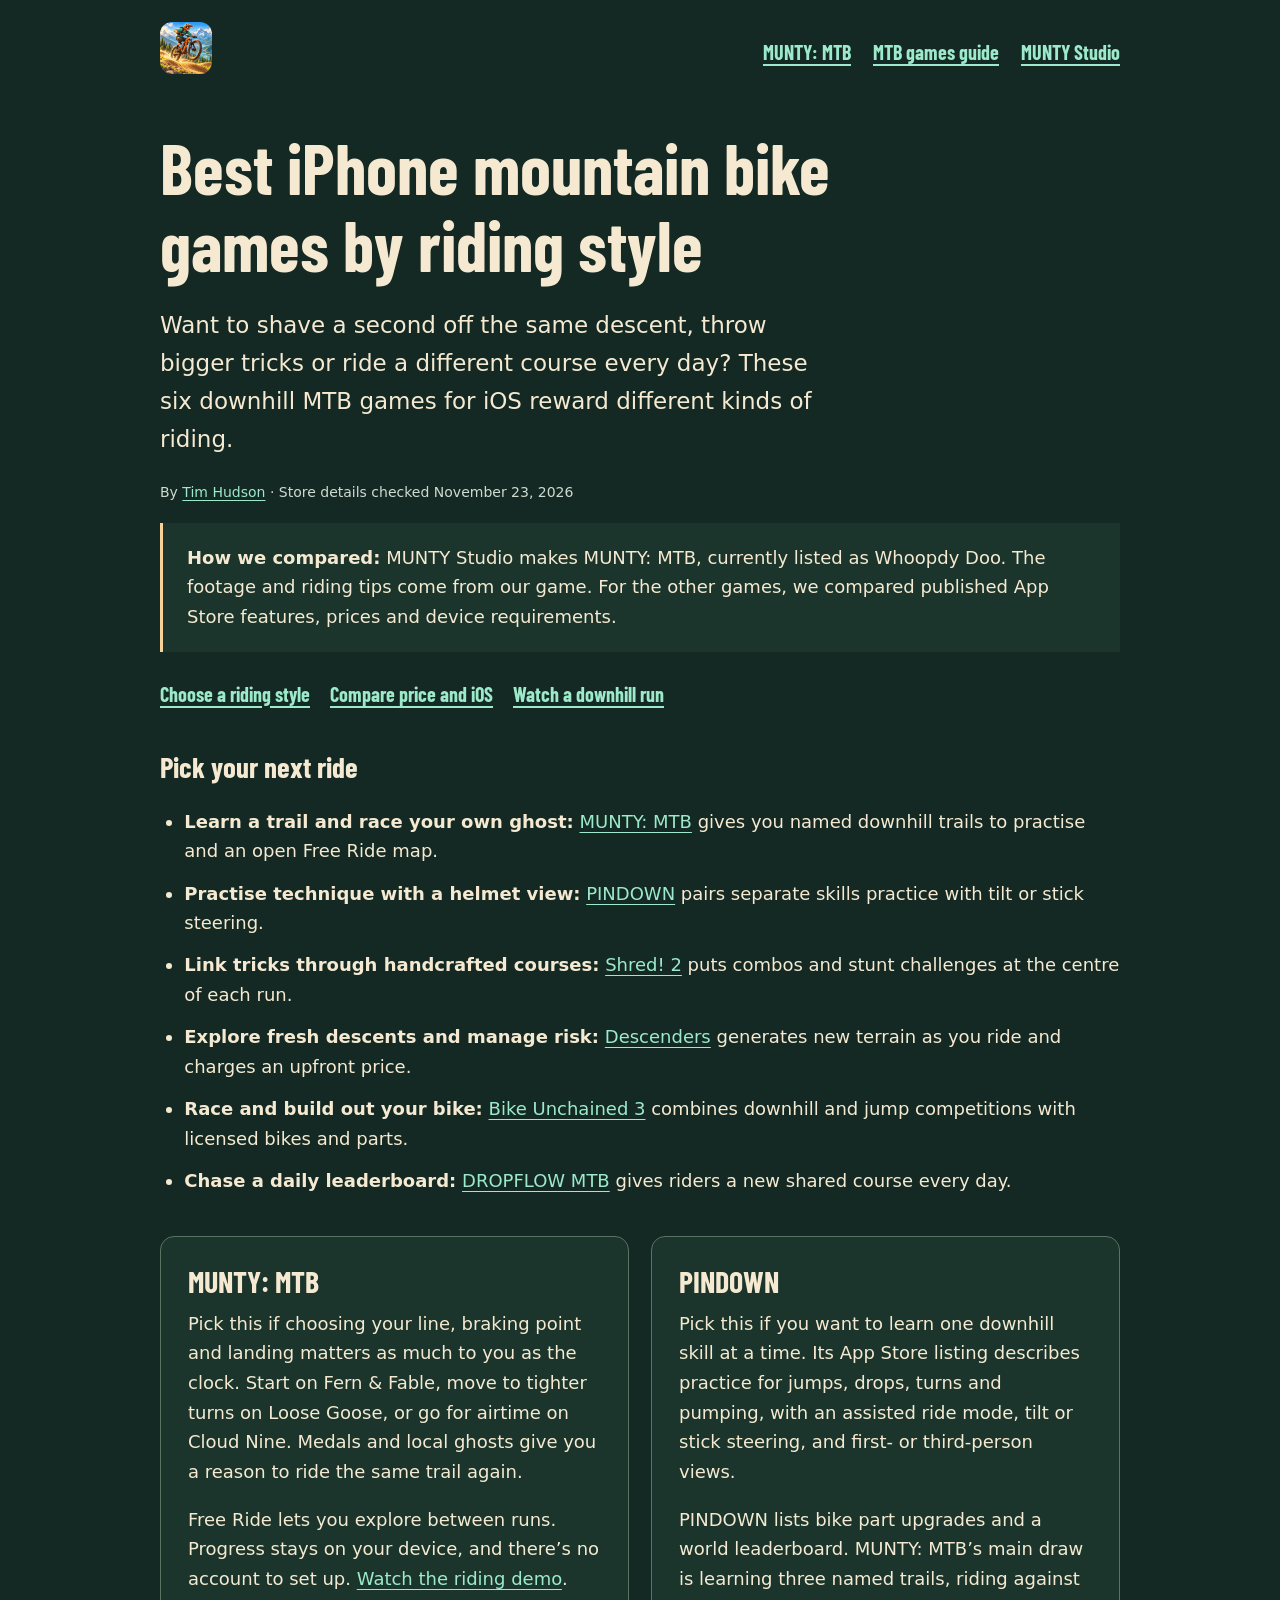
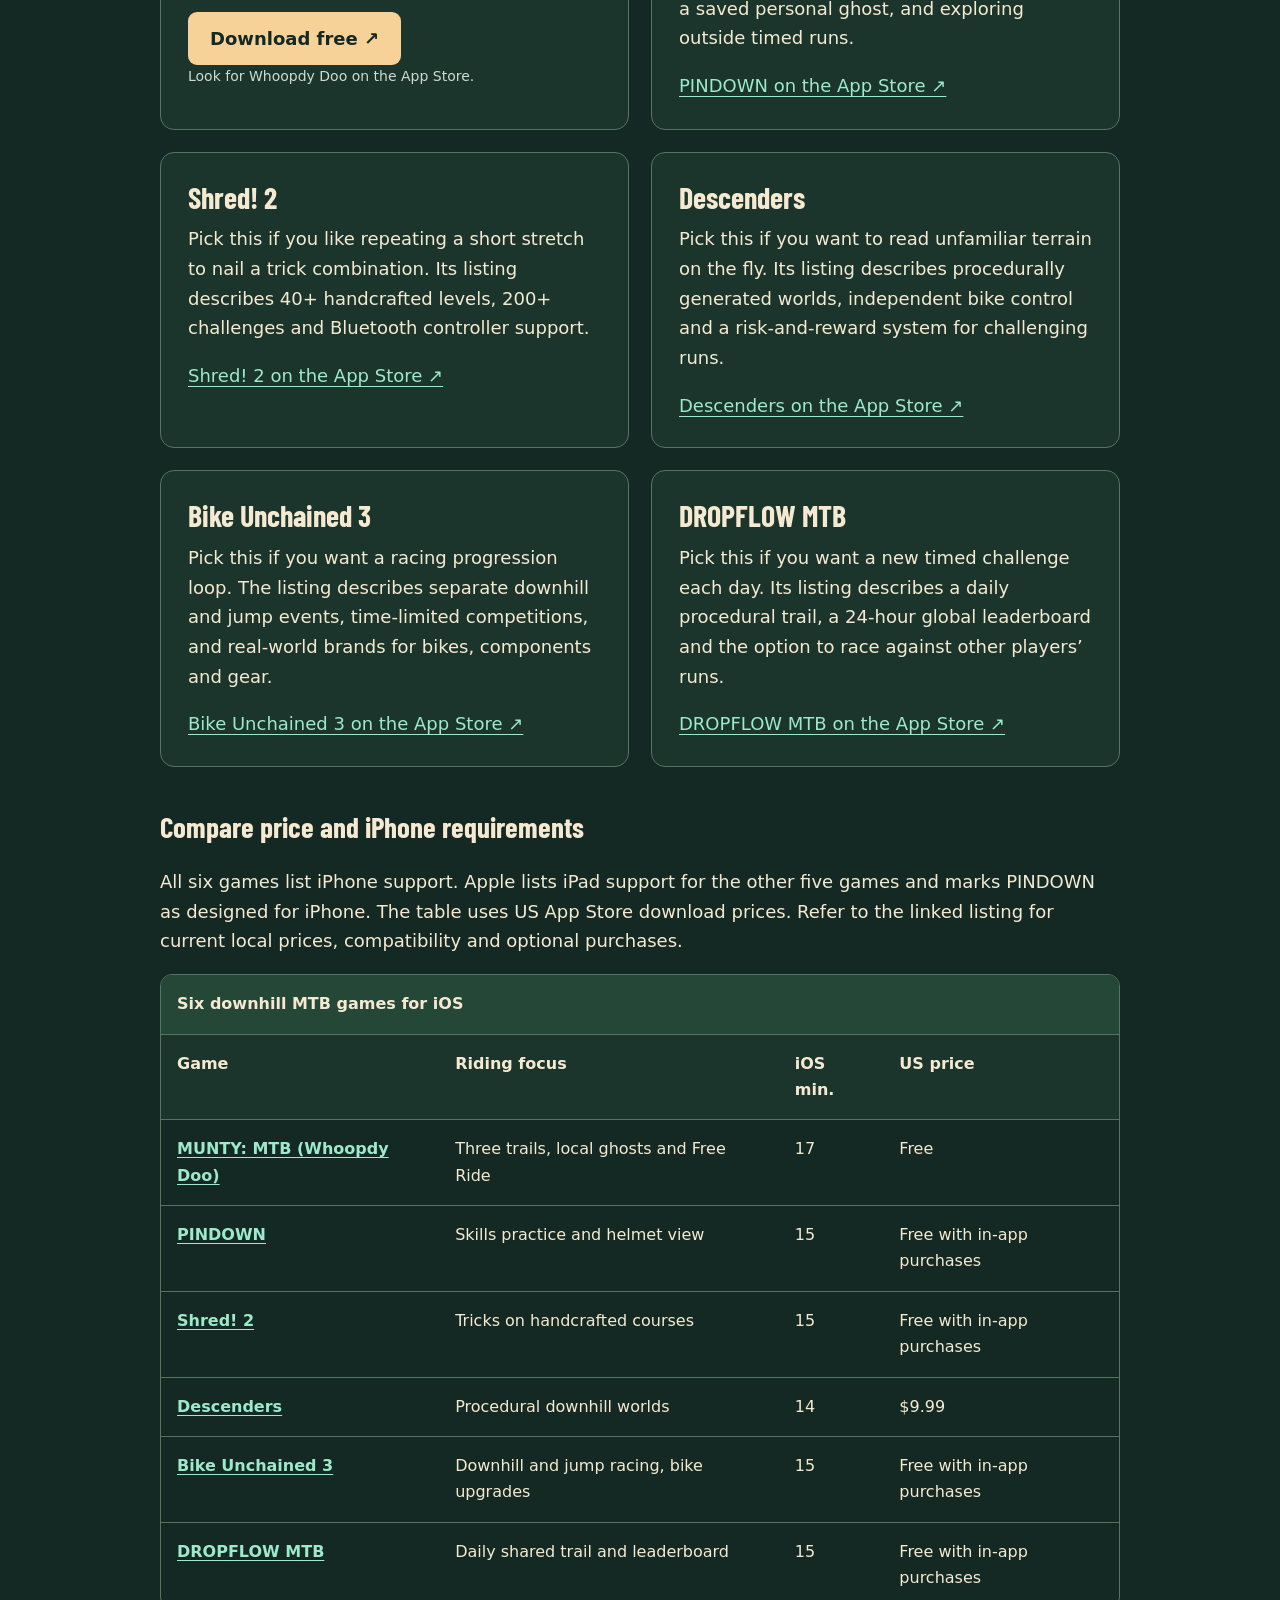
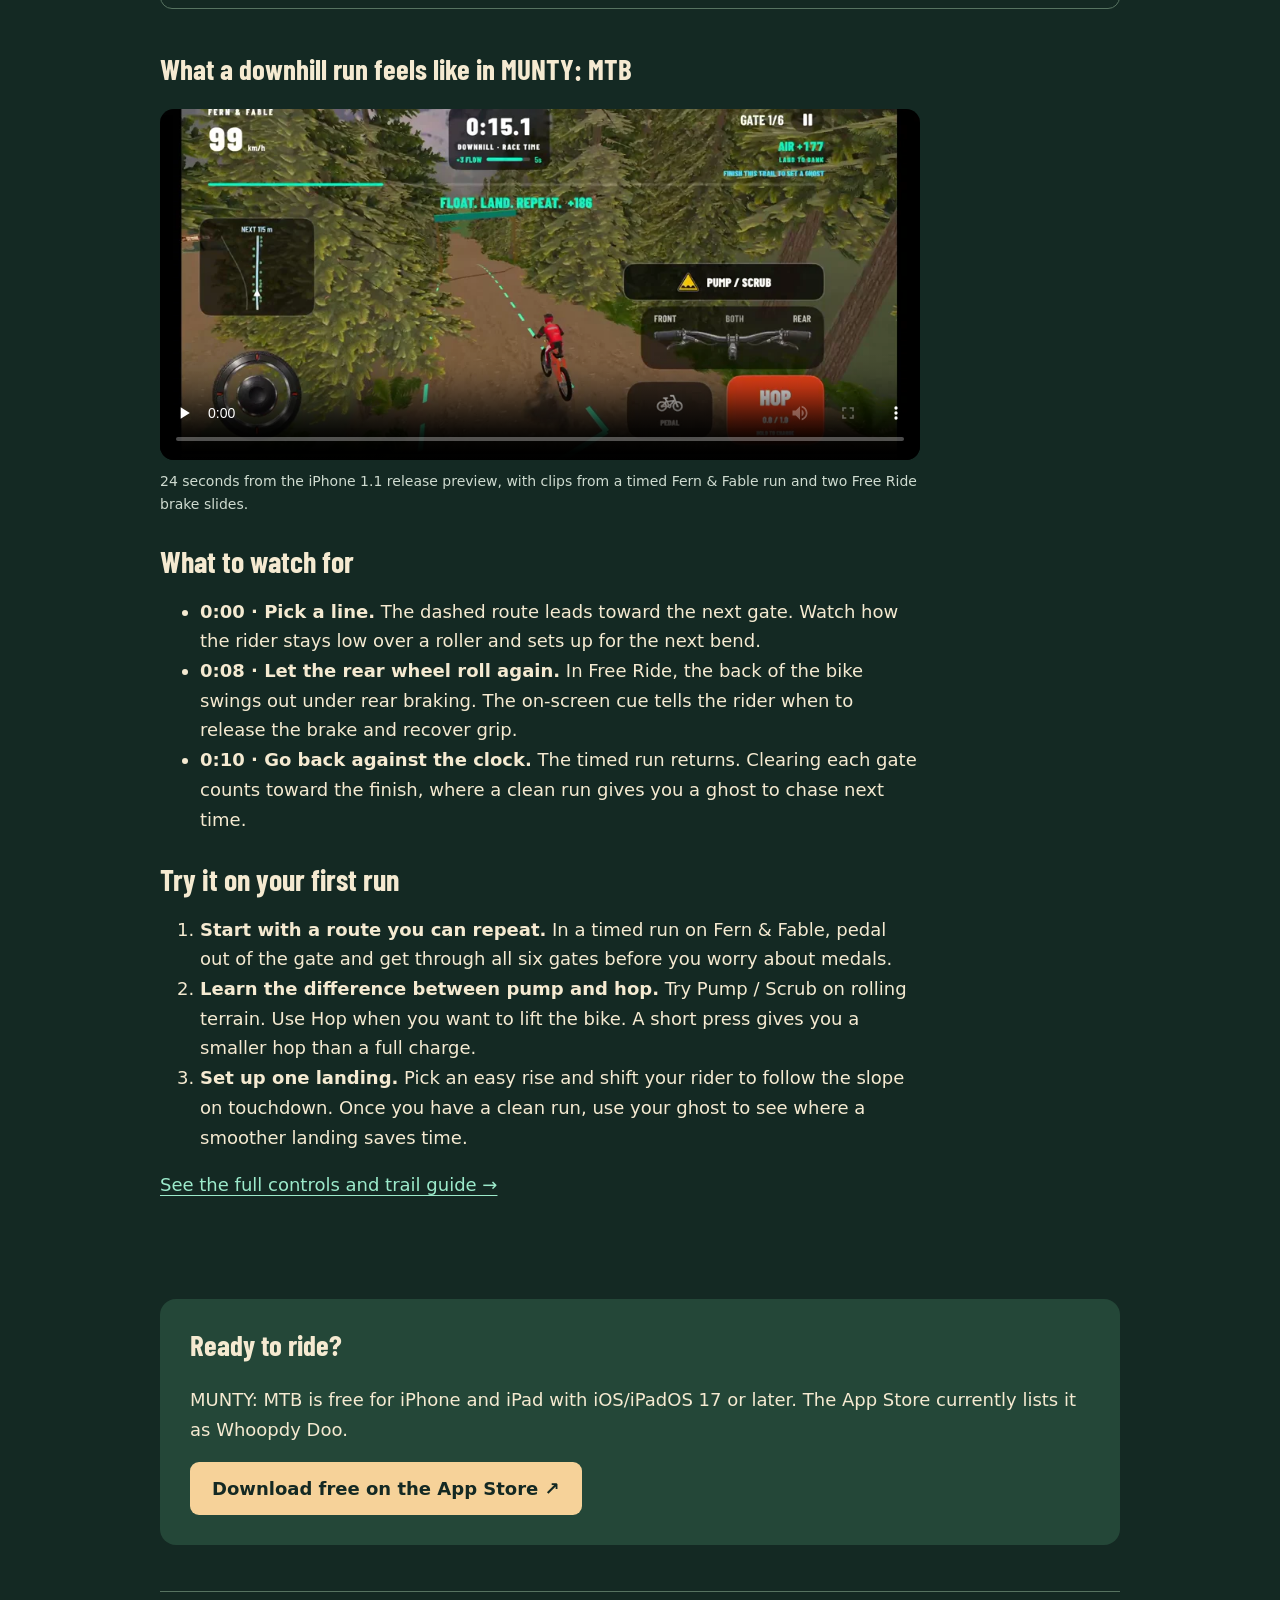
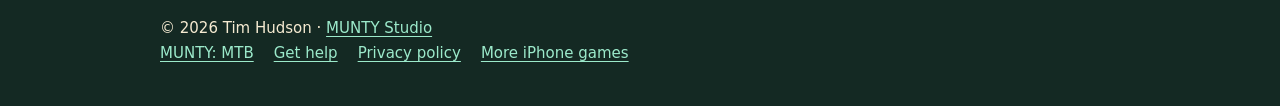
==== commit 774b7e3f: "Rebrand the MTB website to Munty" ====
--- a/best-mountain-bike-game/index.html
+++ b/best-mountain-bike-game/index.html
@@ -11,7 +11,7 @@
   <meta property="og:description" content="Compare six downhill MTB games for iOS, from time trials on familiar trails to daily racing and big trick combos.">
   <meta property="og:url" content="https://timhudsonacs.github.io/whoopdy-doo-site/best-mountain-bike-game/">
   <meta property="og:image" content="https://timhudsonacs.github.io/whoopdy-doo-site/assets/fern-and-fable-gameplay.webp">
-  <meta property="og:image:alt" content="A mountain biker in midair on the Fern &amp; Fable trail in MUNTED: MTB">
+  <meta property="og:image:alt" content="A mountain biker in midair on the Fern &amp; Fable trail in MUNTY: MTB">
   <meta name="twitter:card" content="summary_large_image">
   <link rel="icon" href="../assets/icon.png">
   <link rel="stylesheet" href="../style.css?v=4">
@@ -29,13 +29,13 @@
         "dateModified": "2026-11-23T18:13:23+00:00",
         "image": "https://timhudsonacs.github.io/whoopdy-doo-site/assets/fern-and-fable-gameplay.webp",
         "author": {"@type": "Person", "name": "Tim Hudson", "url": "https://shutupfly.timhudson.com/studio/#about"},
-        "publisher": {"@type": "Organization", "@id": "https://shutupfly.timhudson.com/studio/#organization", "name": "MUNTED Studio", "url": "https://shutupfly.timhudson.com/studio/"},
+        "publisher": {"@type": "Organization", "@id": "https://shutupfly.timhudson.com/studio/#organization", "name": "MUNTY Studio", "url": "https://shutupfly.timhudson.com/studio/"},
         "mainEntityOfPage": "https://timhudsonacs.github.io/whoopdy-doo-site/best-mountain-bike-game/"
       },
       {
         "@type": "BreadcrumbList",
         "itemListElement": [
-          {"@type": "ListItem", "position": 1, "name": "MUNTED: MTB", "item": "https://timhudsonacs.github.io/whoopdy-doo-site/"},
+          {"@type": "ListItem", "position": 1, "name": "MUNTY: MTB", "item": "https://timhudsonacs.github.io/whoopdy-doo-site/"},
           {"@type": "ListItem", "position": 2, "name": "Mountain bike game guide", "item": "https://timhudsonacs.github.io/whoopdy-doo-site/best-mountain-bike-game/"}
         ]
       }
@@ -46,21 +46,21 @@
 <body>
 <a class="skip" href="#main">Skip to content</a>
 <header>
-  <a href="../" aria-label="MUNTED MTB home"><img src="../assets/icon.png" width="180" height="180" alt=""></a>
-  <nav aria-label="Main navigation"><a href="../">MUNTED: MTB</a><a href="./" aria-current="page">MTB games guide</a><a href="https://shutupfly.timhudson.com/studio/">MUNTED Studio</a></nav>
+  <a href="../" aria-label="MUNTY MTB home"><img src="../assets/icon.png" width="180" height="180" alt=""></a>
+  <nav aria-label="Main navigation"><a href="../">MUNTY: MTB</a><a href="./" aria-current="page">MTB games guide</a><a href="https://shutupfly.timhudson.com/studio/">MUNTY Studio</a></nav>
 </header>
 <main id="main">
 <article class="riding-guide">
   <h1>Best iPhone mountain bike games by riding style</h1>
   <p class="intro">Want to shave a second off the same descent, throw bigger tricks or ride a different course every day? These six downhill MTB games for iOS reward different kinds of riding.</p>
   <p class="note">By <a href="https://shutupfly.timhudson.com/studio/#about">Tim Hudson</a> · Store details checked <time datetime="2026-11-23">November 23, 2026</time></p>
-  <p class="disclosure"><strong>How we compared:</strong> MUNTED Studio makes MUNTED: MTB, currently listed as Whoopdy Doo. The footage and riding tips come from our game. For the other games, we compared published App Store features, prices and device requirements.</p>
+  <p class="disclosure"><strong>How we compared:</strong> MUNTY Studio makes MUNTY: MTB, currently listed as Whoopdy Doo. The footage and riding tips come from our game. For the other games, we compared published App Store features, prices and device requirements.</p>
   <nav class="jump-links" aria-label="Guide contents"><a href="#choose">Choose a riding style</a><a href="#compare">Compare price and iOS</a><a href="#details">Watch a downhill run</a></nav>
 
   <section id="choose">
     <h2>Pick your next ride</h2>
     <ul class="guide-picks">
-      <li><strong>Learn a trail and race your own ghost:</strong> <a href="#munted-mtb">MUNTED: MTB</a> gives you named downhill trails to practise and an open Free Ride map.</li>
+      <li><strong>Learn a trail and race your own ghost:</strong> <a href="#munted-mtb">MUNTY: MTB</a> gives you named downhill trails to practise and an open Free Ride map.</li>
       <li><strong>Practise technique with a helmet view:</strong> <a href="#pindown">PINDOWN</a> pairs separate skills practice with tilt or stick steering.</li>
       <li><strong>Link tricks through handcrafted courses:</strong> <a href="#shred-2">Shred! 2</a> puts combos and stunt challenges at the centre of each run.</li>
       <li><strong>Explore fresh descents and manage risk:</strong> <a href="#descenders">Descenders</a> generates new terrain as you ride and charges an upfront price.</li>
@@ -68,8 +68,8 @@
       <li><strong>Chase a daily leaderboard:</strong> <a href="#dropflow">DROPFLOW MTB</a> gives riders a new shared course every day.</li>
     </ul>
     <div class="feature-grid">
-      <article id="munted-mtb"><h3>MUNTED: MTB</h3><p>Pick this if choosing your line, braking point and landing matters as much to you as the clock. Start on Fern &amp; Fable, move to tighter turns on Loose Goose, or go for airtime on Cloud Nine. Medals and local ghosts give you a reason to ride the same trail again.</p><p>Free Ride lets you explore between runs. Progress stays on your device, and there’s no account to set up. <a href="#details">Watch the riding demo</a>.</p><a class="button" href="https://apps.apple.com/app/apple-store/id6826962497?pt=127545438&amp;ct=mtb_guide&amp;mt=8" aria-describedby="guide-store-name">Download free ↗</a><p class="note" id="guide-store-name">Look for Whoopdy Doo on the App Store.</p></article>
-      <article id="pindown"><h3>PINDOWN</h3><p>Pick this if you want to learn one downhill skill at a time. Its App Store listing describes practice for jumps, drops, turns and pumping, with an assisted ride mode, tilt or stick steering, and first- or third-person views.</p><p>PINDOWN lists bike part upgrades and a world leaderboard. MUNTED: MTB’s main draw is learning three named trails, riding against a saved personal ghost, and exploring outside timed runs.</p><a href="https://apps.apple.com/us/app/pindown-mtb-downhill-racing/id6822113163">PINDOWN on the App Store ↗</a></article>
+      <article id="munted-mtb"><h3>MUNTY: MTB</h3><p>Pick this if choosing your line, braking point and landing matters as much to you as the clock. Start on Fern &amp; Fable, move to tighter turns on Loose Goose, or go for airtime on Cloud Nine. Medals and local ghosts give you a reason to ride the same trail again.</p><p>Free Ride lets you explore between runs. Progress stays on your device, and there’s no account to set up. <a href="#details">Watch the riding demo</a>.</p><a class="button" href="https://apps.apple.com/app/apple-store/id6826962497?pt=127545438&amp;ct=mtb_guide&amp;mt=8" aria-describedby="guide-store-name">Download free ↗</a><p class="note" id="guide-store-name">Look for Whoopdy Doo on the App Store.</p></article>
+      <article id="pindown"><h3>PINDOWN</h3><p>Pick this if you want to learn one downhill skill at a time. Its App Store listing describes practice for jumps, drops, turns and pumping, with an assisted ride mode, tilt or stick steering, and first- or third-person views.</p><p>PINDOWN lists bike part upgrades and a world leaderboard. MUNTY: MTB’s main draw is learning three named trails, riding against a saved personal ghost, and exploring outside timed runs.</p><a href="https://apps.apple.com/us/app/pindown-mtb-downhill-racing/id6822113163">PINDOWN on the App Store ↗</a></article>
       <article id="shred-2"><h3>Shred! 2</h3><p>Pick this if you like repeating a short stretch to nail a trick combination. Its listing describes 40+ handcrafted levels, 200+ challenges and Bluetooth controller support.</p><a href="https://apps.apple.com/us/app/shred-2-ft-sam-pilgrim-2026/id1671517038">Shred! 2 on the App Store ↗</a></article>
       <article id="descenders"><h3>Descenders</h3><p>Pick this if you want to read unfamiliar terrain on the fly. Its listing describes procedurally generated worlds, independent bike control and a risk-and-reward system for challenging runs.</p><a href="https://apps.apple.com/us/app/descenders/id1604675493">Descenders on the App Store ↗</a></article>
       <article id="bike-unchained"><h3>Bike Unchained 3</h3><p>Pick this if you want a racing progression loop. The listing describes separate downhill and jump events, time-limited competitions, and real-world brands for bikes, components and gear.</p><a href="https://apps.apple.com/us/app/bike-unchained-3/id6444827073">Bike Unchained 3 on the App Store ↗</a></article>
@@ -85,7 +85,7 @@
         <caption>Six downhill MTB games for iOS</caption>
         <thead><tr><th scope="col">Game</th><th scope="col">Riding focus</th><th scope="col">iOS min.</th><th scope="col">US price</th></tr></thead>
         <tbody>
-          <tr><th scope="row"><a href="https://apps.apple.com/app/apple-store/id6826962497?pt=127545438&amp;ct=mtb_guide&amp;mt=8">MUNTED: MTB (Whoopdy Doo)</a></th><td>Three trails, local ghosts and Free Ride</td><td>17</td><td>Free</td></tr>
+          <tr><th scope="row"><a href="https://apps.apple.com/app/apple-store/id6826962497?pt=127545438&amp;ct=mtb_guide&amp;mt=8">MUNTY: MTB (Whoopdy Doo)</a></th><td>Three trails, local ghosts and Free Ride</td><td>17</td><td>Free</td></tr>
           <tr><th scope="row"><a href="https://apps.apple.com/us/app/pindown-mtb-downhill-racing/id6822113163">PINDOWN</a></th><td>Skills practice and helmet view</td><td>15</td><td>Free with in-app purchases</td></tr>
           <tr><th scope="row"><a href="https://apps.apple.com/us/app/shred-2-ft-sam-pilgrim-2026/id1671517038">Shred! 2</a></th><td>Tricks on handcrafted courses</td><td>15</td><td>Free with in-app purchases</td></tr>
           <tr><th scope="row"><a href="https://apps.apple.com/us/app/descenders/id1604675493">Descenders</a></th><td>Procedural downhill worlds</td><td>14</td><td>$9.99</td></tr>
@@ -97,9 +97,9 @@
   </section>
 
   <section id="details" class="paper">
-    <h2>What a downhill run feels like in MUNTED: MTB</h2>
+    <h2>What a downhill run feels like in MUNTY: MTB</h2>
     <figure class="ride-preview">
-      <video controls playsinline preload="none" width="960" height="444" poster="../assets/fern-and-fable-gameplay.webp" aria-label="MUNTED MTB iPhone gameplay preview" aria-describedby="guide-preview-caption">
+      <video controls playsinline preload="none" width="960" height="444" poster="../assets/fern-and-fable-gameplay.webp" aria-label="MUNTY MTB iPhone gameplay preview" aria-describedby="guide-preview-caption">
         <source src="../assets/fern-and-fable-iphone.mp4" type="video/mp4">
         <a href="../assets/fern-and-fable-iphone.mp4">Open the 24-second gameplay preview</a>
       </video>
@@ -121,11 +121,11 @@
   </section>
   <aside class="callout">
     <h2>Ready to ride?</h2>
-    <p>MUNTED: MTB is free for iPhone and iPad with iOS/iPadOS 17 or later. The App Store currently lists it as Whoopdy Doo.</p>
+    <p>MUNTY: MTB is free for iPhone and iPad with iOS/iPadOS 17 or later. The App Store currently lists it as Whoopdy Doo.</p>
     <a class="button" href="https://apps.apple.com/app/apple-store/id6826962497?pt=127545438&amp;ct=mtb_guide&amp;mt=8">Download free on the App Store ↗</a>
   </aside>
 </article>
 </main>
-<footer>© 2026 Tim Hudson · <a href="https://shutupfly.timhudson.com/studio/">MUNTED Studio</a><br><a href="../">MUNTED: MTB</a><a href="../support/">Get help</a><a href="../privacy/">Privacy policy</a><a href="https://shutupfly.timhudson.com/best-iphone-games/">More iPhone games</a></footer>
+<footer>© 2026 Tim Hudson · <a href="https://shutupfly.timhudson.com/studio/">MUNTY Studio</a><br><a href="../">MUNTY: MTB</a><a href="../support/">Get help</a><a href="../privacy/">Privacy policy</a><a href="https://shutupfly.timhudson.com/best-iphone-games/">More iPhone games</a></footer>
 </body>
 </html>
